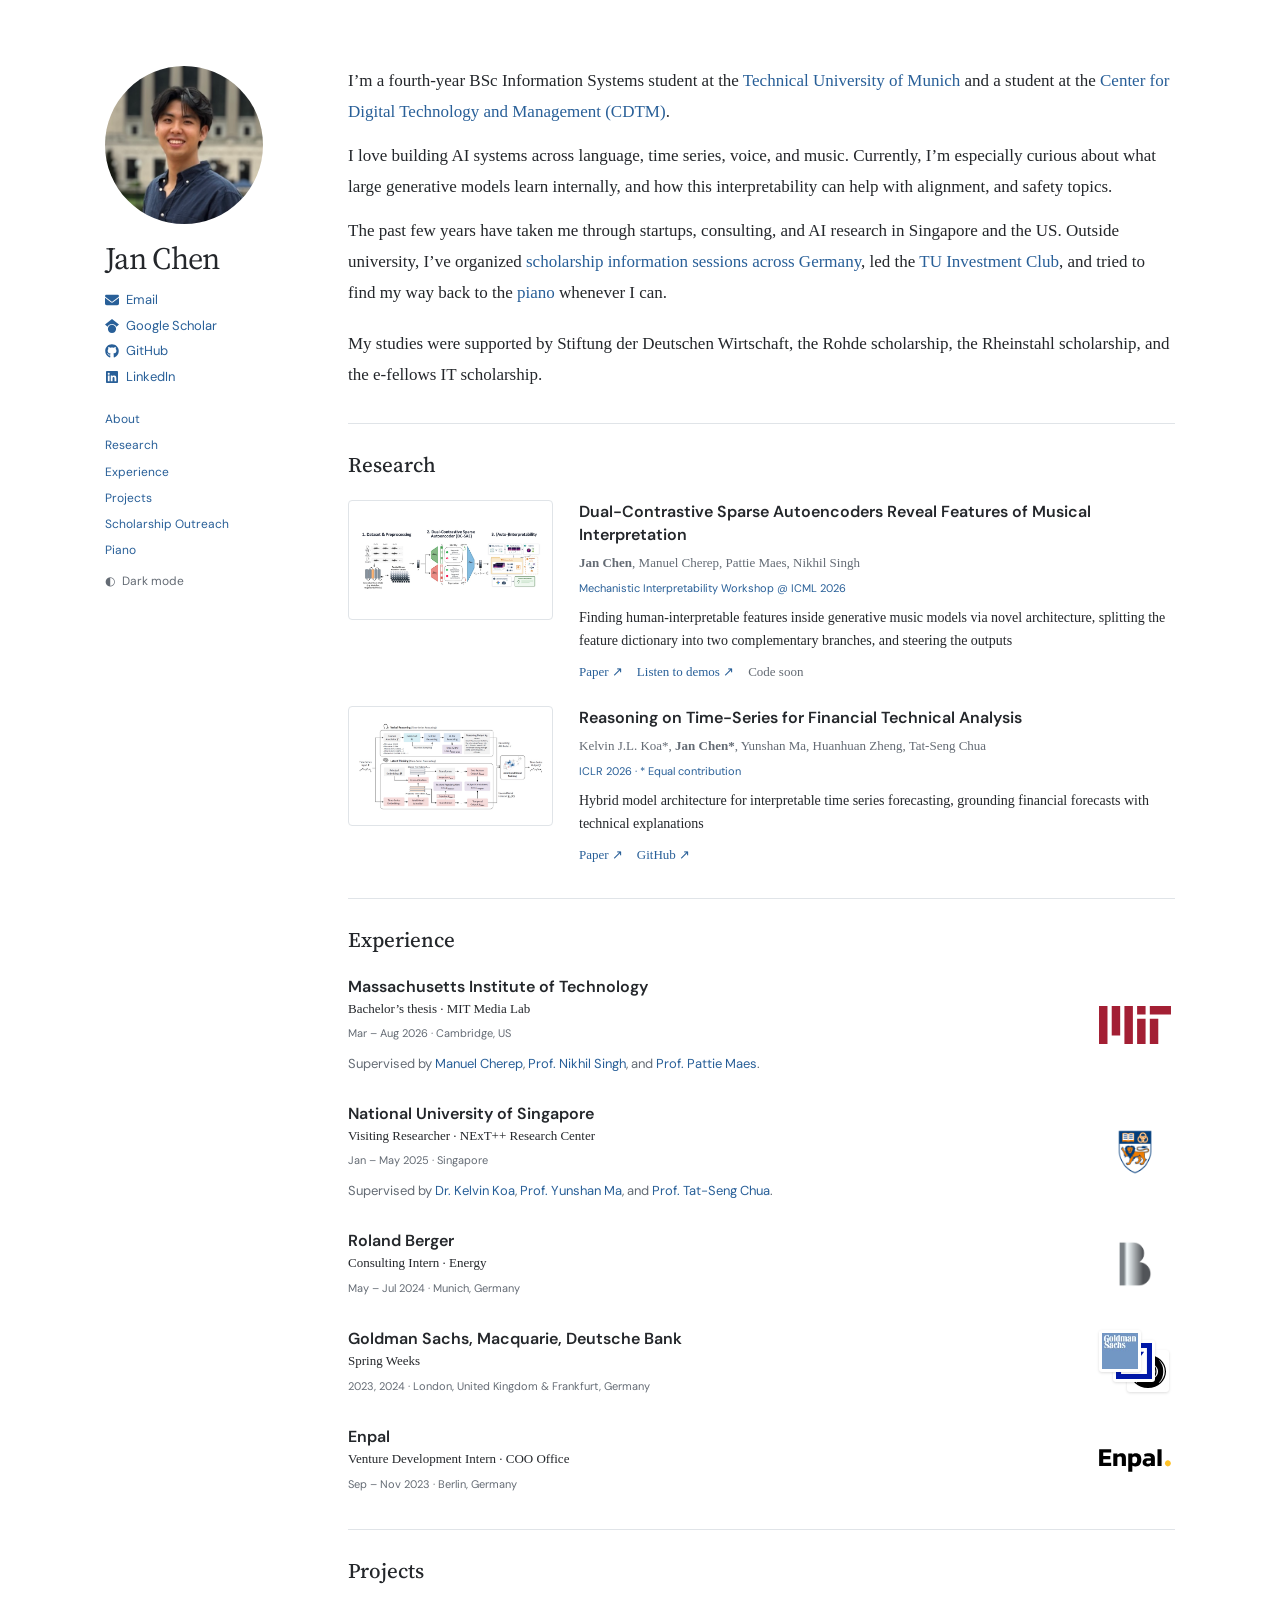
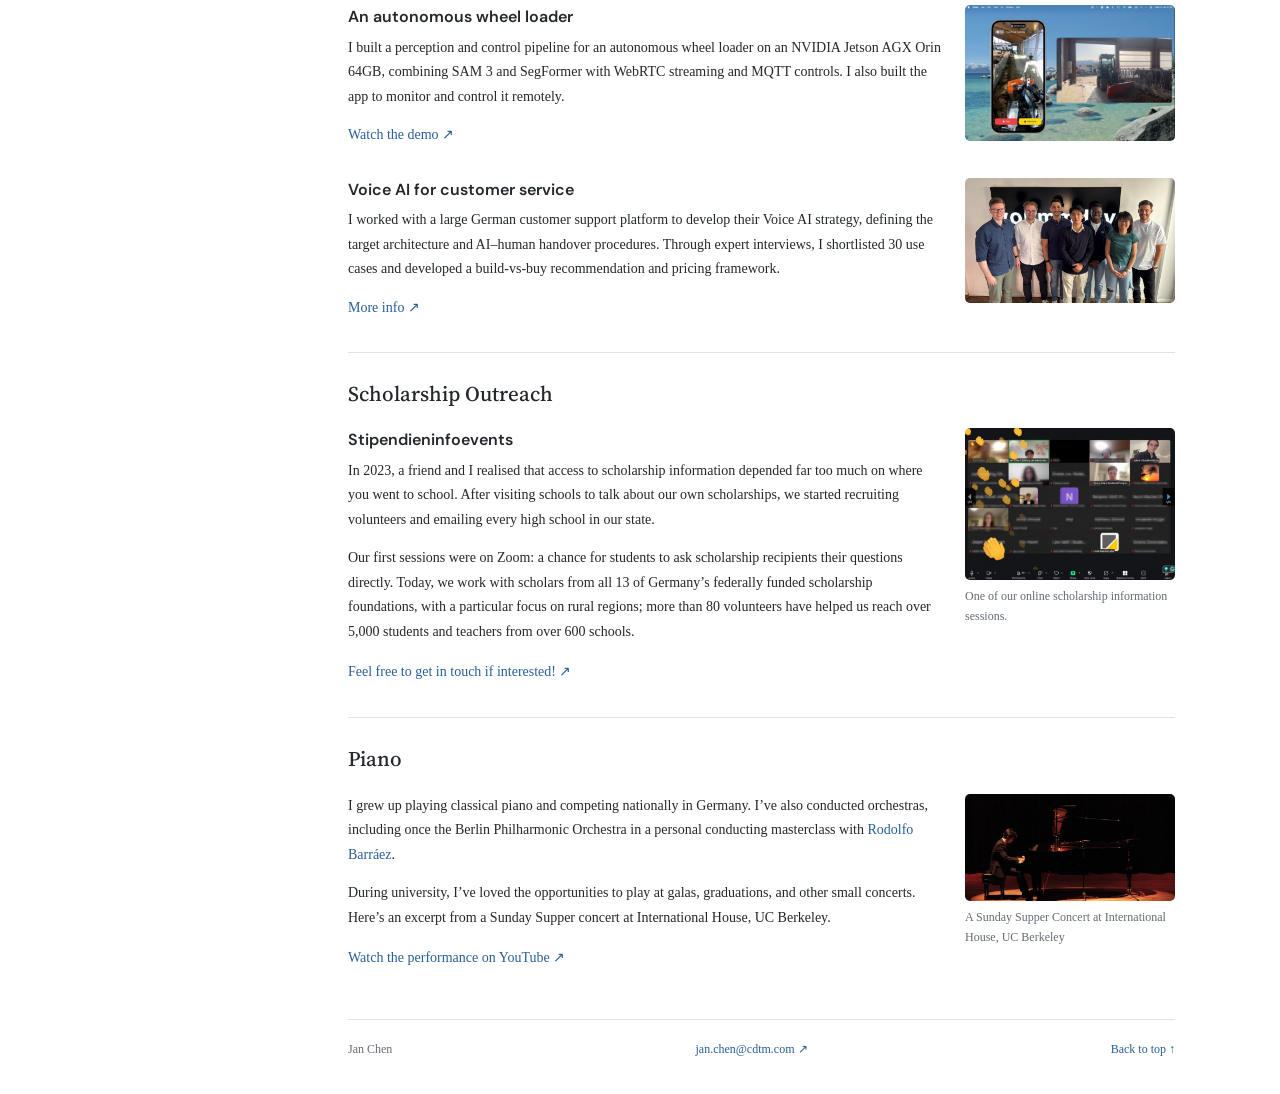
==== index.html @ b2eec58f "Publish the Academic design as the site, keep Minimal as an unlinked backup Move the site to the rep" ====
<!doctype html>
<html lang="en"><head><meta charset="utf-8"><meta name="viewport" content="width=device-width,initial-scale=1"><meta name="description" content="Jan Chen — AI research, building, scholarship outreach, and classical music."><title>Jan Chen</title><link rel="stylesheet" href="assets/portfolio.css"><script>if(new URLSearchParams(location.search).has('embed'))document.documentElement.classList.add('embed');document.documentElement.style.colorScheme=matchMedia('(prefers-color-scheme: dark)').matches?'dark':'light';</script></head>
<body>
<div id="jan-portfolio" data-direction="academic" aria-label="Jan Chen portfolio">
  <header class="jp-top">
    <a class="jp-brand" href="#jan-about">jan chen</a>
    <nav class="jp-nav" aria-label="Main navigation">
      <a href="#jan-research">Research</a><a href="#jan-experience">Experience</a><a href="#jan-projects">Projects</a><a href="#jan-music">Piano</a>
      <button class="jp-theme" type="button" aria-label="Switch color theme"><span aria-hidden="true">◐</span><span class="theme-label">Dark mode</span></button>
    </nav>
  </header>
  <div class="jp-layout">
    <aside class="jp-identity">
      <img class="jp-portrait" src="assets/asset-1.jpg" alt="Jan Chen" width="118" height="122">
      <div>
        <h1>Jan Chen</h1>
        <div class="jp-social"><a href="mailto:jan.chen@cdtm.com"><span class="social-icon icon-envelope" aria-hidden="true"></span>Email</a><a href="https://scholar.google.com/citations?user=fLokEm8AAAAJ&amp;hl=en"><span class="social-icon icon-google-scholar" aria-hidden="true"></span>Google Scholar</a><a href="https://github.com/chen-jan" target="_blank" rel="noreferrer"><span class="social-icon icon-github" aria-hidden="true"></span>GitHub</a><a href="https://www.linkedin.com/in/chen-jan/" target="_blank" rel="noreferrer"><span class="social-icon icon-linkedin" aria-hidden="true"></span>LinkedIn</a></div>
        <nav class="jp-railnav" aria-label="Sections"><a href="#jan-about">About</a><a href="#jan-research">Research</a><a href="#jan-experience">Experience</a><a href="#jan-projects">Projects</a><a href="#jan-scholarships">Scholarship Outreach</a><a href="#jan-music">Piano</a><button class="jp-theme" type="button" aria-label="Switch color theme"><span aria-hidden="true">◐</span><span class="theme-label">Dark mode</span></button></nav>
      </div>
    </aside>
    <main>
      <div class="jp-intro" id="jan-about">
        <p>I’m a fourth-year BSc Information Systems student at the <a href="https://www.tum.de/" target="_blank" rel="noreferrer">Technical University of Munich</a> and a student at the <a href="https://www.cdtm.com/" target="_blank" rel="noreferrer">Center for Digital Technology and Management (CDTM)</a>.</p>
        <p>I love building AI systems across language, time series, voice, and music. Currently, I’m especially curious about what large generative models learn internally, and how this interpretability can help with alignment, and safety topics.</p>
        <p>The past few years have taken me through startups, consulting, and AI research in Singapore and the US. Outside university, I’ve organized <a href="#jan-scholarships">scholarship information sessions across Germany</a>, led the <a href="https://www.tuinvest.de/" target="_blank" rel="noreferrer">TU Investment Club</a>, and tried to find my way back to the <a href="#jan-music">piano</a> whenever I can.</p>
        <p class="jp-support">My studies were supported by Stiftung der Deutschen Wirtschaft, the Rohde scholarship, the Rheinstahl scholarship, and the e-fellows IT scholarship.</p>
      </div>
      <section class="jp-section" id="jan-research" aria-labelledby="jan-research-title">
        <h2 id="jan-research-title"><span class="jp-num">01</span>Research</h2>
        <div class="jp-papers">
          <article class="jp-paper">
            <a class="jp-figure" href="https://openreview.net/forum?id=xj0pDqfogb" target="_blank" rel="noreferrer"><img src="assets/asset-2.jpg" width="1400" height="530" decoding="async" alt="DC-SAE pipeline for discovering and steering features of musical interpretation"></a>
            <div>
<h3>Dual-Contrastive Sparse Autoencoders Reveal Features of Musical Interpretation</h3>
<p class="jp-authors"><strong>Jan Chen</strong>, Manuel Cherep, Pattie Maes, Nikhil Singh</p>
<p class="jp-venue">Mechanistic Interpretability Workshop @ ICML 2026</p>
<p class="jp-description">Finding human-interpretable features inside generative music models via novel architecture, splitting the feature dictionary into two complementary branches, and steering the outputs</p>
<div class="jp-links"><a href="https://openreview.net/forum?id=xj0pDqfogb" target="_blank" rel="noreferrer">Paper <span class="link-arrow" aria-hidden="true">↗</span></a><a href="https://storage.googleapis.com/dc-sae-musicgen-listening/index.html" target="_blank" rel="noreferrer">Listen to demos <span class="link-arrow" aria-hidden="true">↗</span></a><span class="jp-soon">Code soon</span></div></div>
          </article>
          <article class="jp-paper">
            <a class="jp-figure" href="https://arxiv.org/abs/2511.08616" target="_blank" rel="noreferrer"><img src="assets/asset-3.jpg" width="1400" height="669" decoding="async" alt="VTA pipeline for reasoning about financial time-series charts"></a>
            <div>
<h3>Reasoning on Time-Series for Financial Technical Analysis</h3>
<p class="jp-authors">Kelvin J.L. Koa*, <strong>Jan Chen*</strong>, Yunshan Ma, Huanhuan Zheng, Tat-Seng Chua</p>
<p class="jp-venue">ICLR 2026 · * Equal contribution</p>
<p class="jp-description">Hybrid model architecture for interpretable time series forecasting, grounding financial forecasts with technical explanations</p>
<div class="jp-links"><a href="https://arxiv.org/abs/2511.08616" target="_blank" rel="noreferrer">Paper <span class="link-arrow" aria-hidden="true">↗</span></a><a href="https://github.com/chen-jan/VTA" target="_blank" rel="noreferrer">GitHub <span class="link-arrow" aria-hidden="true">↗</span></a></div></div>
          </article>
        </div>
      </section>
      <section class="jp-section" id="jan-experience" aria-labelledby="jan-experience-title">
        <h2 id="jan-experience-title"><span class="jp-num">02</span>Experience</h2>
        <div>
          <div class="jp-job">
<div>
<h3>Massachusetts Institute of Technology</h3>
<p class="jp-role">Bachelor’s thesis · MIT Media Lab</p><span class="jp-date">Mar – Aug 2026 · Cambridge, US</span>
<p class="jp-collaborators">Supervised by <a href="https://mcherep.github.io/">Manuel Cherep</a>, <a href="https://nsingh1.host.dartmouth.edu/">Prof. Nikhil Singh</a>, and <a href="https://www.media.mit.edu/people/pattie/overview/">Prof. Pattie Maes</a>.</p></div>
<div class="jp-logo"><img src="assets/asset-4.svg" alt="MIT"></div></div>
          <div class="jp-job">
<div>
<h3>National University of Singapore</h3>
<p class="jp-role">Visiting Researcher · NExT++ Research Center</p><span class="jp-date">Jan – May 2025 · Singapore</span>
<p class="jp-collaborators">Supervised by <a href="https://wing.comp.nus.edu.sg/author/kelvin-koa/">Dr. Kelvin Koa</a>, <a href="https://mysbupt.github.io/">Prof. Yunshan Ma</a>, and <a href="https://www.comp.nus.edu.sg/cs/people/chuats/">Prof. Tat-Seng Chua</a>.</p></div>
<div class="jp-logo"><img src="assets/nus.png" alt="NUS" width="176" height="220"></div></div>
          <div class="jp-job">
<div>
<h3>Roland Berger</h3>
<p class="jp-role">Consulting Intern · Energy</p><span class="jp-date">May – Jul 2024 · Munich, Germany</span></div>
<div class="jp-logo"><img src="assets/roland-berger.png" alt="Roland Berger" width="162" height="220"></div></div>
          <div class="jp-job jp-spring">
<div>
<h3>Goldman Sachs, Macquarie, Deutsche Bank</h3>
<p class="jp-role">Spring Weeks</p><span class="jp-date">2023, 2024 · London, United Kingdom &amp; Frankfurt, Germany</span></div>
<div class="bank-stack"><img src="assets/macquarie.svg" alt="Macquarie" width="42" height="42"><img src="assets/deutsche-bank.svg" alt="Deutsche Bank" width="42" height="42"><img src="assets/goldman-sachs.jpg" alt="Goldman Sachs" width="42" height="42"></div></div>
          <div class="jp-job">
<div>
<h3>Enpal</h3>
<p class="jp-role">Venture Development Intern · COO Office</p><span class="jp-date">Sep – Nov 2023 · Berlin, Germany</span></div>
<div class="jp-logo"><img src="assets/asset-5.svg" alt="Enpal"></div></div>
          
          
        </div>
      </section>
      <section class="jp-section" id="jan-projects" aria-labelledby="jan-projects-title">
        <h2 id="jan-projects-title"><span class="jp-num">03</span>Projects</h2>
        <div class="jp-projects">
  <article class="jp-feature jp-project">
    <div>
      <h3>An autonomous wheel loader</h3>
      <p>I built a perception and control pipeline for an autonomous wheel loader on an NVIDIA Jetson AGX Orin 64GB, combining SAM 3 and SegFormer with WebRTC streaming and MQTT controls. I also built the app to monitor and control it remotely.</p>
      <div class="jp-links"><a href="https://drive.google.com/file/d/14BVerD1Uc8VPlEWXTvyFnuG5FDASiTtn/view" target="_blank" rel="noreferrer">Watch the demo <span class="link-arrow" aria-hidden="true">↗</span></a></div>
    </div>
    <figure><a href="https://drive.google.com/file/d/14BVerD1Uc8VPlEWXTvyFnuG5FDASiTtn/view" target="_blank" rel="noreferrer"><img src="assets/agrimo-demo.jpg" width="1200" height="776" loading="lazy" decoding="async" alt="Mobile app streaming and controlling the autonomous wheel loader"></a>
</figure>
  </article>
  <article class="jp-feature jp-project">
    <div>
      <h3>Voice AI for customer service</h3>
      <p>I worked with a large German customer support platform to develop their Voice AI strategy, defining the target architecture and AI–human handover procedures. Through expert interviews, I shortlisted 30 use cases and developed a build-vs-buy recommendation and pricing framework.</p>
      <div class="jp-links">
        <a href="https://www.linkedin.com/feed/update/urn:li:activity:7353335391015370752/" target="_blank" rel="noreferrer">More info <span class="link-arrow" aria-hidden="true">↗</span></a>
      </div>
    </div>
    <figure><img src="assets/yoummday.jpg" width="800" height="474" loading="lazy" decoding="async" alt="Our Voice AI project team at yoummday">
</figure>
  </article>
</div>
      </section>
      <section class="jp-section" id="jan-scholarships" aria-labelledby="jan-scholarships-title">
        <h2 id="jan-scholarships-title"><span class="jp-num">04</span>Scholarship Outreach</h2>
        <div class="jp-feature">
<div>
<h3>Stipendieninfoevents</h3>
<p>In 2023, a friend and I realised that access to scholarship information depended far too much on where you went to school. After visiting schools to talk about our own scholarships, we started recruiting volunteers and emailing every high school in our state.</p>
<p>Our first sessions were on Zoom: a chance for students to ask scholarship recipients their questions directly. Today, we work with scholars from all 13 of Germany’s federally funded scholarship foundations, with a particular focus on rural regions; more than 80 volunteers have helped us reach over 5,000 students and teachers from over 600 schools.</p><a href="mailto:jan.chen@cdtm.com">Feel free to get in touch if interested! <span class="link-arrow" aria-hidden="true">↗</span></a></div>
<figure><img src="assets/asset-6.jpg" width="640" height="462" decoding="async" alt="A Stipendieninfoevents Zoom session with scholarship recipients and students"><figcaption class="jp-caption">One of our online scholarship information sessions.</figcaption>
</figure></div>
      </section>
      <section class="jp-section" id="jan-music" aria-labelledby="jan-music-title">
        <h2 id="jan-music-title"><span class="jp-num">05</span>Piano</h2>
        <div class="jp-feature">
<div>
<p>I grew up playing classical piano and competing nationally in Germany. I’ve also conducted orchestras, including once the Berlin Philharmonic Orchestra in a personal conducting masterclass with <a href="https://www.rodolfobarraez.com/" target="_blank" rel="noreferrer">Rodolfo Barráez</a>.</p>
<p>During university, I’ve loved the opportunities to play at galas, graduations, and other small concerts. Here’s an excerpt from a Sunday Supper concert at International House, UC Berkeley.</p><a href="https://www.youtube.com/watch?v=yEtp2xcLEFA&amp;t=3790s" target="_blank" rel="noreferrer">Watch the performance on YouTube <span class="link-arrow" aria-hidden="true">↗</span></a></div>
<figure><a href="https://www.youtube.com/watch?v=yEtp2xcLEFA&amp;t=3790s" target="_blank" rel="noreferrer"><img src="assets/asset-7.png" width="2924" height="1494" decoding="async" alt="Jan performing at the grand piano during Sunday Supper at International House, UC Berkeley"></a><figcaption class="jp-caption">A Sunday Supper Concert at International House, UC Berkeley</figcaption>
</figure></div>
      </section>
      <footer class="jp-footer"><span>Jan Chen</span><a href="mailto:jan.chen@cdtm.com">jan.chen@cdtm.com <span class="link-arrow" aria-hidden="true">↗</span></a><a href="#jan-about">Back to top ↑</a></footer>
    </main>
  </div>
  
</div>

<script src="assets/portfolio.js"></script></body></html>
---- assets/portfolio.css ----
@import url('https://fonts.googleapis.com/css2?family=DM+Sans:wght@400;500;600;700&family=IBM+Plex+Mono:wght@400;500&family=Source+Serif+4:opsz,wght@8..60,400;8..60,500;8..60,600&display=swap');
    #jan-portfolio { color-scheme:light dark; --jp-paper:light-dark(#faf9f6,#191c1a); --jp-ink:light-dark(#232b27,#e8ece7); --jp-muted:light-dark(#616961,#a6b0a7); --jp-accent:light-dark(#32614c,#a5c5ad); --jp-line:light-dark(#dedfd7,#38423a); --jp-tile:light-dark(#f0f0e9,#232a25); background:var(--jp-paper); color:var(--jp-ink); font-family:'DM Sans',sans-serif; font-size:15px; line-height:1.7; padding:36px 52px; }
    #jan-portfolio * { box-sizing:border-box; }
    #jan-portfolio a { color:var(--jp-accent); text-decoration:none; text-underline-offset:4px; }
    #jan-portfolio a:hover { text-decoration:underline; }
    #jan-portfolio button { font:inherit; cursor:pointer; }
    #jan-portfolio button:focus-visible,#jan-portfolio a:focus-visible { outline:2px solid var(--jp-accent); outline-offset:5px; }
    #jan-portfolio .jp-top { display:flex; justify-content:space-between; align-items:center; gap:16px; max-width:840px; margin:0 auto 48px; }
    #jan-portfolio .jp-brand { font-family:'IBM Plex Mono',monospace; font-size:12px; }
    #jan-portfolio .jp-nav { display:flex; gap:20px; align-items:center; flex-wrap:wrap; font-size:12px; }
    #jan-portfolio .jp-nav a { color:var(--jp-muted); }
    #jan-portfolio .jp-theme { display:flex; align-items:center; gap:7px; padding:5px 0; background:transparent; border:0; color:var(--jp-muted); font-size:12px; }
    #jan-portfolio .jp-layout { max-width:840px; margin:auto; }
    #jan-portfolio .jp-identity { display:grid; grid-template-columns:118px 1fr; gap:28px; align-items:center; margin-bottom:25px; }
    #jan-portfolio .jp-portrait { width:118px; height:122px; object-fit:cover; border-radius:50%; }
    #jan-portfolio h1 { font-family:'Source Serif 4',Georgia,serif; font-size:48px; font-weight:400; line-height:1.08; letter-spacing:-1.7px; margin:0 0 14px; color:var(--jp-ink); }
    #jan-portfolio .jp-social { display:flex; flex-wrap:wrap; gap:9px 18px; font-size:13px; }
    #jan-portfolio .jp-railnav { display:none; }
    #jan-portfolio .jp-intro { margin-bottom:44px; }
    #jan-portfolio p { margin:0 0 14px; }
    #jan-portfolio strong { font-weight:600; }
    #jan-portfolio .jp-support { color:var(--jp-muted); font-size:12px; margin-top:21px; }
    #jan-portfolio .jp-section { display:grid; grid-template-columns:114px minmax(0,1fr); column-gap:24px; border-top:1px solid var(--jp-line); padding-top:26px; margin-top:32px; scroll-margin-top:20px; }
    #jan-portfolio h2 { font:400 12px/1.5 'IBM Plex Mono',monospace; margin:0; color:var(--jp-muted); }
    #jan-portfolio .jp-num { display:none; }
    #jan-portfolio h3 { font-size:16px; line-height:1.45; font-weight:600; margin:0 0 7px; }
    #jan-portfolio .jp-paper { display:grid; grid-template-columns:174px minmax(0,1fr); gap:20px; margin-bottom:29px; }
    #jan-portfolio .jp-paper:last-child { margin-bottom:0; }
    #jan-portfolio .jp-figure { display:flex; align-items:center; background:#fff; padding:8px; border:1px solid var(--jp-line); align-self:start; border-radius:4px; min-height:105px; }
    #jan-portfolio .jp-figure img { display:block; width:100%; height:auto; }
    #jan-portfolio .jp-authors { font-size:12px; line-height:1.6; color:var(--jp-muted); margin-bottom:6px; }
    #jan-portfolio .jp-venue { font:400 11px/1.6 'IBM Plex Mono',monospace; color:var(--jp-accent); margin-bottom:8px; }
    #jan-portfolio .jp-description { font-size:13px; line-height:1.65; margin-bottom:9px; }
    #jan-portfolio .jp-links { display:flex; flex-wrap:wrap; gap:14px; font-size:12px; }
    #jan-portfolio .jp-soon { color:var(--jp-muted); }
    #jan-portfolio .jp-job { display:grid; grid-template-columns:1fr 66px; gap:18px; margin-bottom:21px; align-items:center; }
    #jan-portfolio .jp-job h3 { margin:0; font-size:15px; }
    #jan-portfolio .jp-role { font-size:13px; margin:0; }
    #jan-portfolio .jp-date { font:400 11px/1.7 'IBM Plex Mono',monospace; color:var(--jp-muted); }
    #jan-portfolio .jp-logo { width:66px; height:42px; padding:5px; border-radius:3px; background:#fff; display:flex; align-items:center; justify-content:center; }
    #jan-portfolio .jp-logo img { display:block; width:100%; height:100%; object-fit:contain; }
    #jan-portfolio .jp-logo span { font-family:'DM Sans',sans-serif; font-size:14px; font-weight:700; text-align:center; line-height:1.2; color:#494949; }
    #jan-portfolio .jp-insights { padding-top:15px; border-top:1px solid var(--jp-line); font-size:12px; line-height:1.7; color:var(--jp-muted); }
    #jan-portfolio .jp-insights strong { color:var(--jp-ink); font-weight:500; }
    #jan-portfolio .jp-feature { display:grid; grid-template-columns:minmax(0,1fr) 208px; gap:25px; align-items:start; }
    #jan-portfolio .jp-feature img { width:100%; height:auto; border-radius:5px; display:block; }
    #jan-portfolio .jp-feature p { font-size:13px; line-height:1.75; }
    #jan-portfolio .jp-caption { font-size:11px; color:var(--jp-muted); display:block; margin-top:7px; }
    #jan-portfolio figure { margin:0; }
    #jan-portfolio .jp-stats { font-size:13px; color:var(--jp-accent); margin-bottom:12px; }
    #jan-portfolio .jp-footer { display:flex; justify-content:space-between; gap:14px; flex-wrap:wrap; margin-top:48px; padding-top:20px; border-top:1px solid var(--jp-line); font-size:12px; color:var(--jp-muted); }
    #jan-portfolio .jp-cv { border-top:1px solid var(--jp-line); padding:12px 0; margin-top:20px; font-size:13px; }
    #jan-portfolio .jp-cv summary { cursor:pointer; color:var(--jp-accent); }
    #jan-portfolio .jp-cv p { margin-top:12px; }
    #jan-portfolio[data-direction="academic"] { --jp-paper:light-dark(#ffffff,#171b22); --jp-ink:light-dark(#24272b,#e5e9ef); --jp-muted:light-dark(#646b74,#a4afbd); --jp-accent:light-dark(#285f98,#91b7df); --jp-line:light-dark(#e0e4e8,#363e4b); font-family:Georgia,serif; padding:35px 42px; font-size:16px; line-height:1.65; }
    #jan-portfolio[data-direction="academic"] .jp-layout { display:grid; grid-template-columns:170px minmax(0,1fr); gap:35px; max-width:960px; }
    #jan-portfolio[data-direction="academic"] .jp-top { display:none; }
    #jan-portfolio[data-direction="academic"] .jp-identity { display:flex; flex-direction:column; align-items:flex-start; gap:18px; margin:0; }
    #jan-portfolio[data-direction="academic"] .jp-portrait { width:150px; height:150px; border-radius:50%; }
    #jan-portfolio[data-direction="academic"] h1 { font-size:31px; letter-spacing:-.7px; }
    #jan-portfolio[data-direction="academic"] .jp-social { flex-direction:column; gap:4px; font-family:'DM Sans',sans-serif; }
    #jan-portfolio[data-direction="academic"] .jp-railnav { display:flex; flex-direction:column; gap:7px; margin-top:23px; font:400 12px/1.6 'DM Sans',sans-serif; }
    #jan-portfolio[data-direction="academic"] .jp-theme { font-family:'DM Sans',sans-serif; align-self:flex-start; }
    #jan-portfolio[data-direction="academic"] .jp-section { display:block; padding-top:22px; margin-top:25px; }
    #jan-portfolio[data-direction="academic"] h2 { font:500 21px/1.4 'Source Serif 4',Georgia,serif; margin-bottom:20px; color:var(--jp-ink); }
    #jan-portfolio[data-direction="academic"] h3 { font-family:'DM Sans',sans-serif; font-size:14px; }
    #jan-portfolio[data-direction="academic"] .jp-intro { margin-bottom:25px; }
    #jan-portfolio[data-direction="academic"] .jp-paper { grid-template-columns:150px minmax(0,1fr); gap:17px; margin-bottom:24px; }
    #jan-portfolio[data-direction="academic"] .jp-venue,#jan-portfolio[data-direction="academic"] .jp-date { font-family:'DM Sans',sans-serif; font-size:11px; }
    #jan-portfolio[data-direction="academic"] .jp-feature { grid-template-columns:minmax(0,1fr) 170px; gap:22px; }
    @media (max-width:700px) {
      #jan-portfolio,#jan-portfolio[data-direction="academic"]{ padding:26px 24px; }
      #jan-portfolio .jp-top { margin-bottom:32px; }
      #jan-portfolio .jp-nav { gap:12px; }
      #jan-portfolio .jp-brand { display:none; }
      #jan-portfolio .jp-section { display:block; }
      #jan-portfolio h2 { margin-bottom:22px; }
      #jan-portfolio[data-direction="academic"] .jp-layout{ display:block; }
      #jan-portfolio[data-direction="academic"] .jp-identity{ display:grid; grid-template-columns:105px 1fr; gap:22px; margin-bottom:26px; }
      #jan-portfolio[data-direction="academic"] .jp-portrait{ width:105px; height:112px; }
      #jan-portfolio[data-direction="academic"] .jp-social { flex-direction:row; gap:5px 13px; }
      #jan-portfolio[data-direction="academic"] .jp-railnav{ display:none; }
      #jan-portfolio[data-direction="academic"] .jp-top { display:flex; margin-bottom:25px; }
    }
    @media (max-width:440px) {
      #jan-portfolio,#jan-portfolio[data-direction="academic"]{ padding:22px 18px; }
      #jan-portfolio .jp-identity { grid-template-columns:90px 1fr; gap:19px; }
      #jan-portfolio .jp-portrait { width:90px; height:95px; }
      #jan-portfolio h1 { font-size:37px; }
      #jan-portfolio .jp-paper,#jan-portfolio[data-direction="academic"] .jp-paper { grid-template-columns:1fr; gap:15px; }
      #jan-portfolio .jp-figure { width:100%; min-height:100px; }
      #jan-portfolio .jp-figure img { max-height:150px; object-fit:contain; }
      #jan-portfolio .jp-feature,#jan-portfolio[data-direction="academic"] .jp-feature { grid-template-columns:1fr; }
      #jan-portfolio .jp-authors,#jan-portfolio .jp-venue,#jan-portfolio .jp-date,#jan-portfolio .jp-caption { font-size:11px; }
    }
    @media (pointer:coarse) { #jan-portfolio .jp-nav a,#jan-portfolio .jp-social a,#jan-portfolio .jp-links a,#jan-portfolio .jp-theme { min-height:44px; display:inline-flex; align-items:center; } }
  
html { scroll-behavior:smooth; }
body { margin:0; }
* { box-sizing:border-box; }
.comparison-bar { position:sticky; top:0; z-index:10; background:#202420; color:#f1f2ec; font:12px/1.5 'DM Sans',sans-serif; display:flex; justify-content:space-between; align-items:center; gap:18px; padding:13px 28px; border-bottom:1px solid #40443e; }
.comparison-bar a { color:inherit; text-decoration:none; padding:5px 9px; border-radius:4px; }
.comparison-bar a[aria-current=page] { background:#414a40; }
.comparison-bar nav { display:flex; flex-wrap:wrap; gap:8px; }
.comparison-bar .all-designs { color:#c7d0c2; }
.embed .comparison-bar { display:none; }
#jan-portfolio { min-height:100vh; padding-top:48px; padding-bottom:38px; }
#jan-portfolio .jp-section { scroll-margin-top:88px; }
#jan-portfolio .jp-intro { font-size:17px; line-height:1.8; }
#jan-portfolio .jp-support { font-size:13px; line-height:1.65; }
#jan-portfolio .jp-description,#jan-portfolio .jp-feature p { font-size:14px; }
#jan-portfolio .jp-authors,#jan-portfolio .jp-links,#jan-portfolio .jp-role { font-size:13px; }
#jan-portfolio .jp-date,#jan-portfolio .jp-venue { font-size:12px; }
#jan-portfolio .jp-collaborators { font:13px/1.7 'DM Sans',sans-serif; color:var(--jp-muted); margin:7px 0 0; }
#jan-portfolio .jp-logo { width:80px; height:54px; padding:4px; }
#jan-portfolio .jp-job { grid-template-columns:minmax(0,1fr) 80px; margin-bottom:27px; }
#jan-portfolio .jp-figure { min-height:120px; padding:8px; }
#jan-portfolio .jp-caption { font-size:12px; }
#jan-portfolio .jp-feature a { font-size:14px; }
#jan-portfolio[data-direction=academic] { padding-top:66px; }
#jan-portfolio[data-direction=academic] .jp-layout { max-width:1070px; grid-template-columns:185px minmax(0,1fr); gap:58px; }
#jan-portfolio[data-direction=academic] .jp-identity { position:sticky; top:95px; align-self:start; }
#jan-portfolio[data-direction=academic] .jp-portrait { width:158px; height:158px; }
#jan-portfolio[data-direction=academic] .jp-section { margin-top:33px; padding-top:26px; }
#jan-portfolio[data-direction=academic] .jp-paper { grid-template-columns:205px minmax(0,1fr); gap:26px; }
#jan-portfolio[data-direction=academic] h3 { font-size:16px; }
#jan-portfolio[data-direction=academic] .jp-feature { grid-template-columns:minmax(0,1fr) 210px; }
@media(max-width:850px) {
 #jan-portfolio[data-direction=academic] .jp-layout{ grid-template-columns:150px minmax(0,1fr); gap:32px; }
 #jan-portfolio[data-direction=academic] .jp-paper { grid-template-columns:150px minmax(0,1fr); gap:18px; }
}
@media(max-width:700px) {
 .comparison-bar { padding:10px 12px; gap:4px; flex-wrap:wrap; justify-content:center; }
 .comparison-bar .all-designs { display:none; }
 .comparison-bar nav { gap:3px; }
 #jan-portfolio[data-direction=academic]{ padding:26px 22px; }
 #jan-portfolio[data-direction=academic] .jp-layout{ display:block; }
 #jan-portfolio[data-direction=academic] .jp-identity{ position:static; }
 #jan-portfolio[data-direction=academic] .jp-feature { grid-template-columns:1fr; }
 #jan-portfolio .jp-nav a,#jan-portfolio .jp-theme { min-height:34px; }
}
@media(max-width:440px) {
 #jan-portfolio[data-direction=academic] .jp-paper{ grid-template-columns:1fr; }
 #jan-portfolio .jp-intro { font-size:16px; }
 #jan-portfolio .jp-social { gap:5px 12px; }
 #jan-portfolio .jp-job { gap:12px; grid-template-columns:minmax(0,1fr) 56px; }
 #jan-portfolio .jp-logo { width:56px; }
}
@media(prefers-reduced-motion:reduce) { html { scroll-behavior:auto; } }
#jan-portfolio .link-arrow { display:inline-block; }
@media(prefers-reduced-motion:no-preference) {
 #jan-portfolio { transition:background-color .18s ease,color .18s ease; }
 #jan-portfolio a,#jan-portfolio .jp-theme { transition:color .14s ease,opacity .14s ease; }
 #jan-portfolio .link-arrow { transition:transform .14s ease; }
}
@media(hover:hover) and (pointer:fine) and (prefers-reduced-motion:no-preference) {
 #jan-portfolio .jp-theme:hover { opacity:.72; }
 #jan-portfolio a:hover>.link-arrow { transform:translate(1px,-1px); }
}

/* Match the portrait to its grid cell at phone widths. */
#jan-portfolio .jp-support { color:var(--jp-ink); font-size:inherit; line-height:inherit; }
@media(max-width:700px) {
 #jan-portfolio[data-direction=academic] .jp-identity { grid-template-columns:96px minmax(0,1fr); gap:20px; align-items:center; }
 #jan-portfolio[data-direction=academic] .jp-portrait { width:96px; height:96px; max-width:100%; margin:0; }
 #jan-portfolio .jp-identity>div { min-width:0; }
 #jan-portfolio .jp-social { flex-wrap:wrap; }
}

.bank-stack { position:relative; width:74px; height:64px; }
.bank-stack img { position:absolute; display:block; width:42px; height:42px; object-fit:contain; background:white; border:3px solid white; border-radius:3px; box-shadow:0 1px 3px #0002; }
.bank-stack img:nth-child(1) { right:0; top:20px; z-index:1; }
.bank-stack img:nth-child(2) { right:14px; top:10px; z-index:2; }
.bank-stack img:nth-child(3) { right:28px; top:0; z-index:3; }
@media(max-width:650px) { .bank-stack { width:47px; } .bank-stack img { width:32px; height:32px; border-width:2px; } .bank-stack img:nth-child(2) { right:8px; } .bank-stack img:nth-child(3) { right:16px; } }
#jan-portfolio .jp-projects { display:grid; gap:32px; }
#jan-portfolio .jp-social a { display:inline-flex; align-items:center; gap:7px; }
#jan-portfolio .social-icon { display:inline-block; flex:0 0 14px; width:14px; height:14px; background:currentColor; mask:var(--social-icon) center / contain no-repeat; -webkit-mask:var(--social-icon) center / contain no-repeat; }
.icon-envelope { --social-icon:url('icon-envelope.svg'); }
.icon-google-scholar { --social-icon:url('icon-google-scholar.svg'); }
.icon-github { --social-icon:url('icon-github.svg'); }
.icon-linkedin { --social-icon:url('icon-linkedin.svg'); }

/* Main site has no preview switcher above the profile. */
#jan-portfolio[data-direction=academic] .jp-identity { top:45px; }
#jan-portfolio .jp-section { scroll-margin-top:30px; }
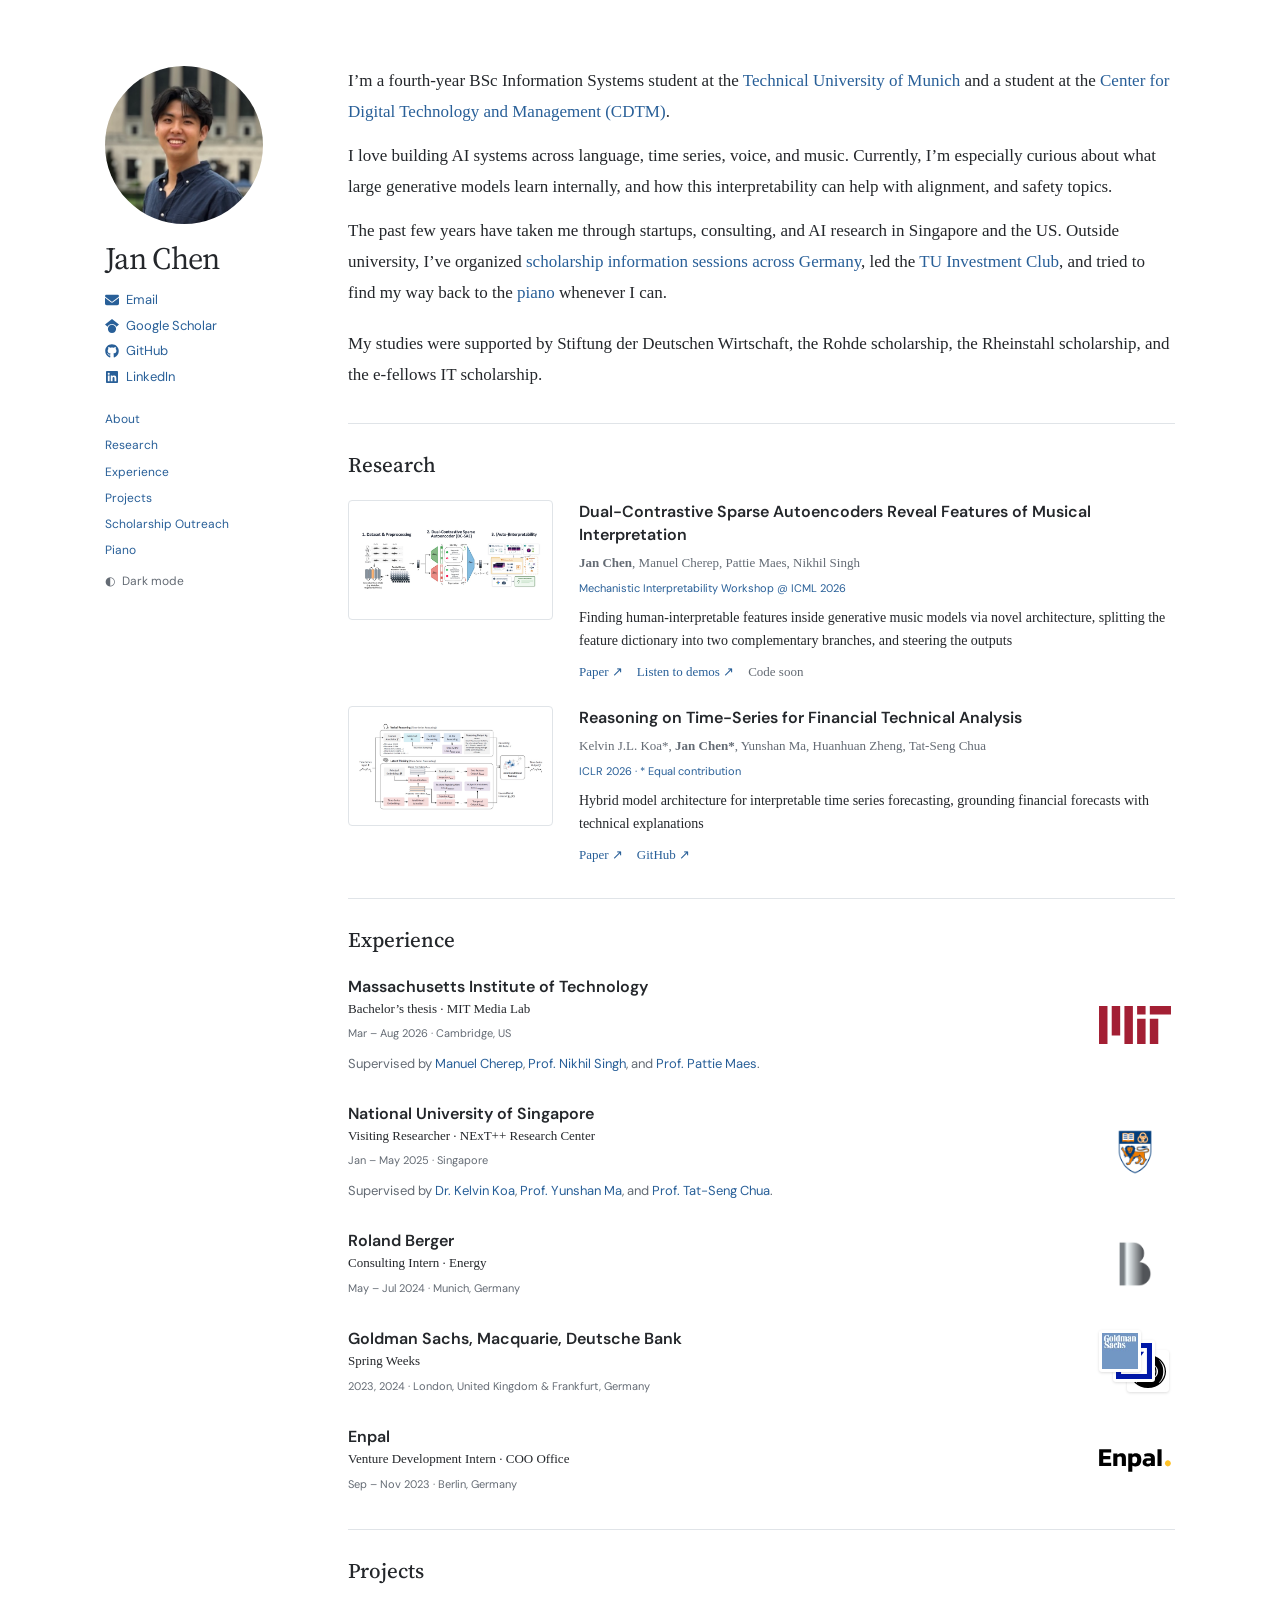
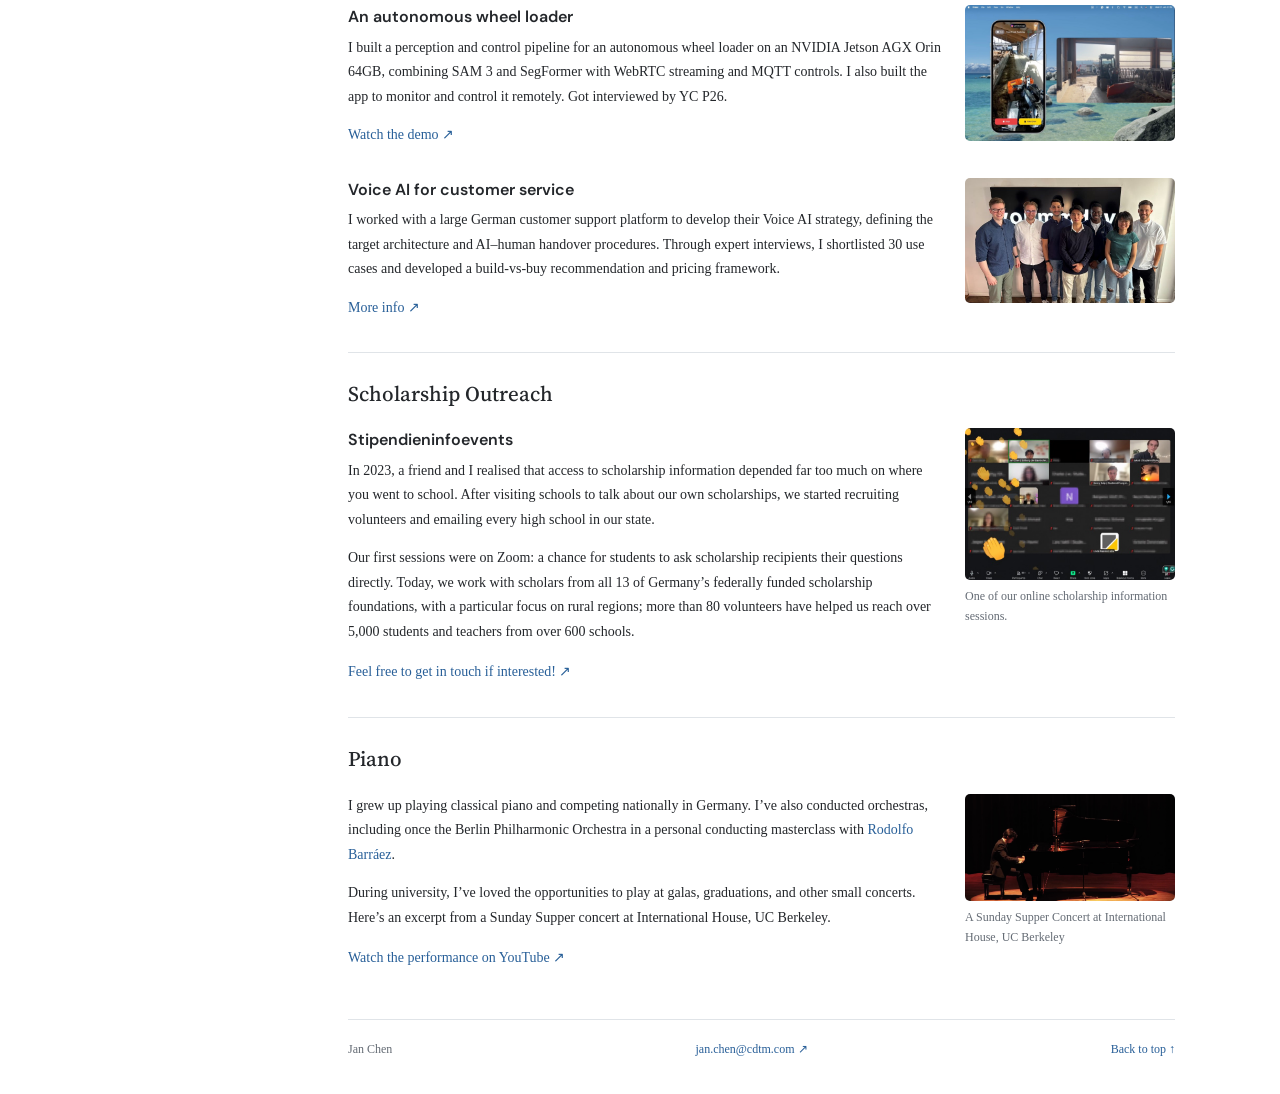
==== commit 2d7e939e: "Mention the YC interview in the wheel loader project" ====
--- a/index.html
+++ b/index.html
@@ -88,7 +88,7 @@
   <article class="jp-feature jp-project">
     <div>
       <h3>An autonomous wheel loader</h3>
-      <p>I built a perception and control pipeline for an autonomous wheel loader on an NVIDIA Jetson AGX Orin 64GB, combining SAM 3 and SegFormer with WebRTC streaming and MQTT controls. I also built the app to monitor and control it remotely.</p>
+      <p>I built a perception and control pipeline for an autonomous wheel loader on an NVIDIA Jetson AGX Orin 64GB, combining SAM 3 and SegFormer with WebRTC streaming and MQTT controls. I also built the app to monitor and control it remotely. Got interviewed by YC P26.</p>
       <div class="jp-links"><a href="https://drive.google.com/file/d/14BVerD1Uc8VPlEWXTvyFnuG5FDASiTtn/view" target="_blank" rel="noreferrer">Watch the demo <span class="link-arrow" aria-hidden="true">↗</span></a></div>
     </div>
     <figure><a href="https://drive.google.com/file/d/14BVerD1Uc8VPlEWXTvyFnuG5FDASiTtn/view" target="_blank" rel="noreferrer"><img src="assets/agrimo-demo.jpg" width="1200" height="776" loading="lazy" decoding="async" alt="Mobile app streaming and controlling the autonomous wheel loader"></a>
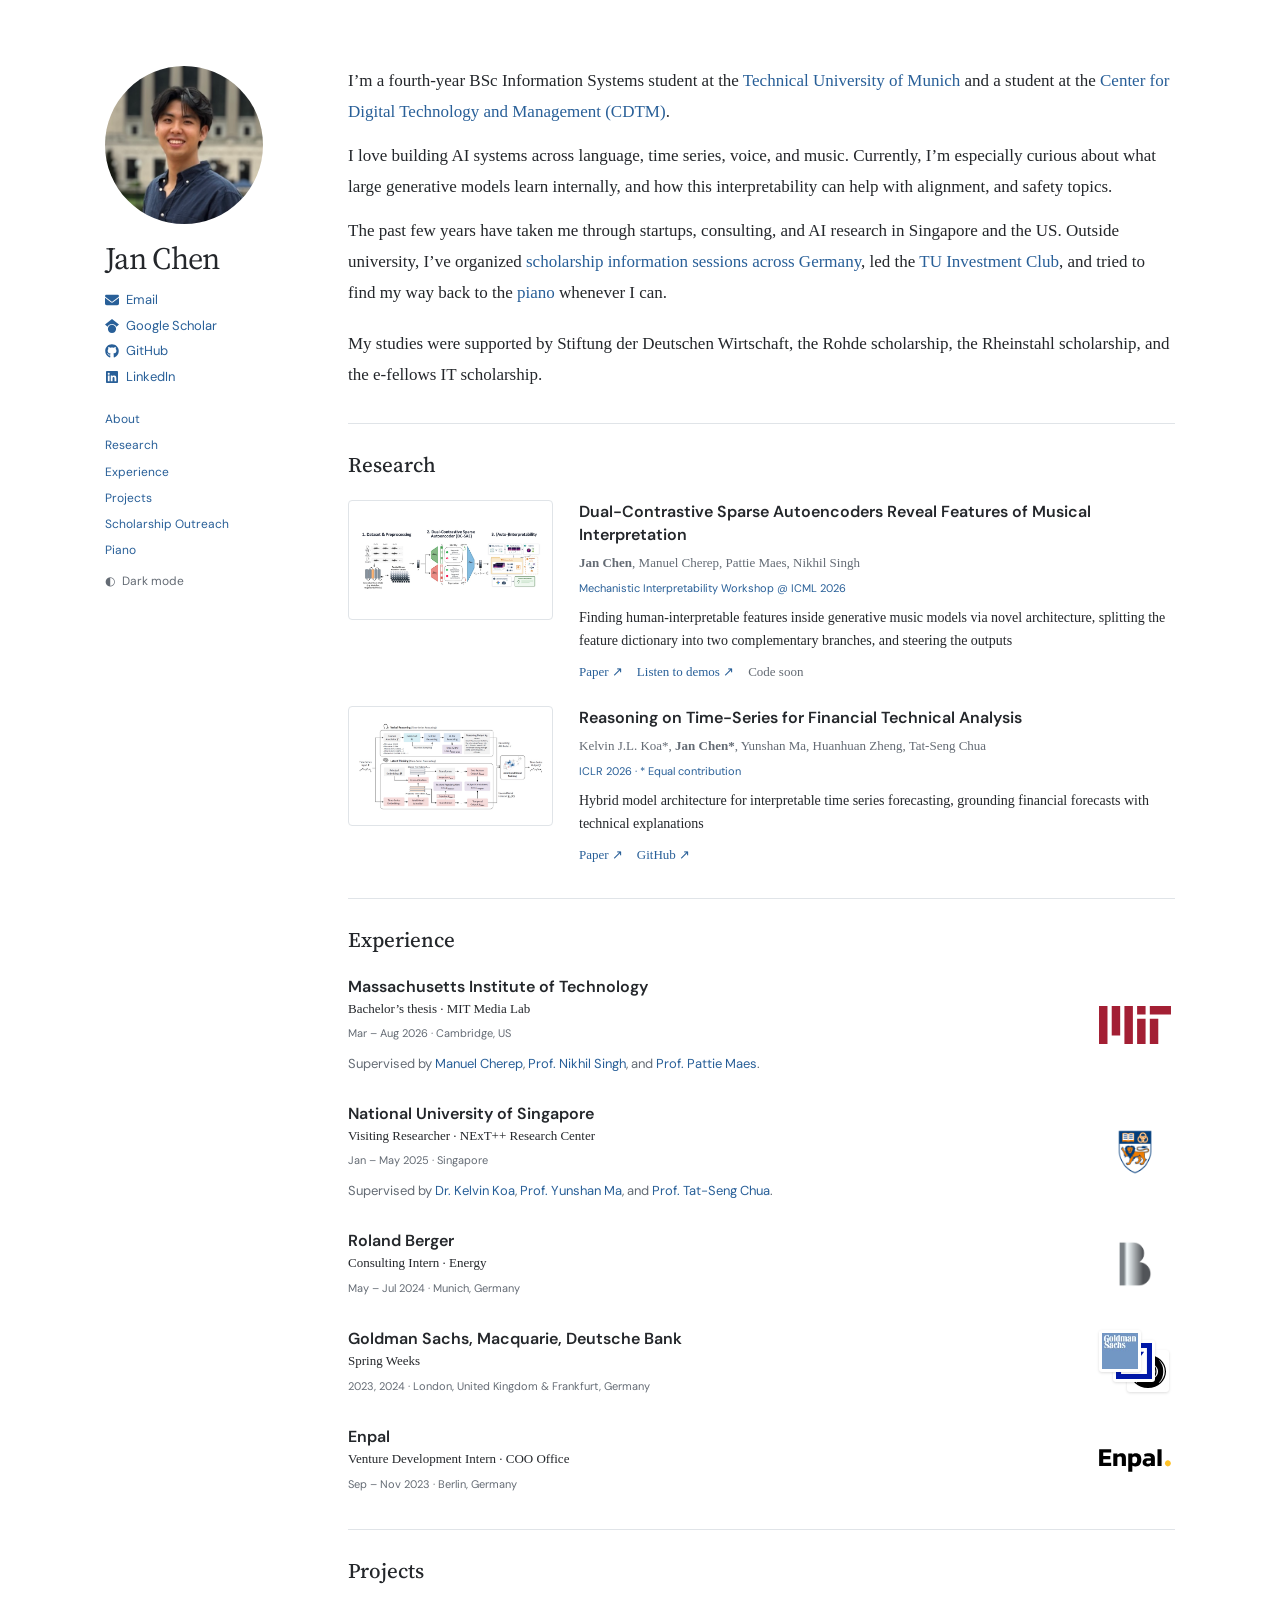
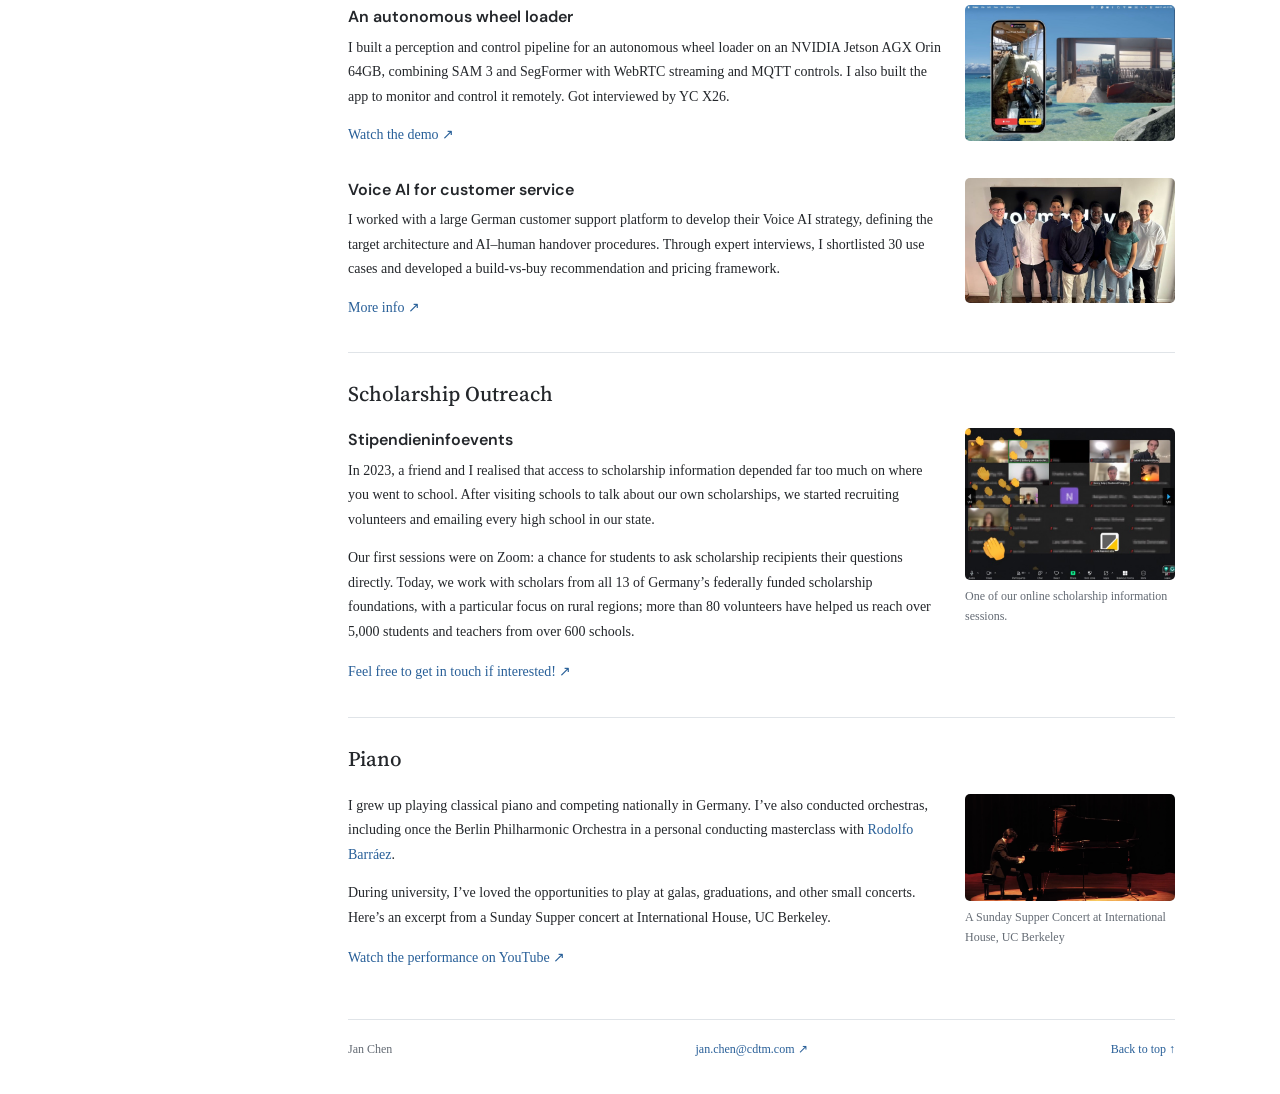
==== commit 01ae9e5a: "Correct the YC batch to X26" ====
--- a/index.html
+++ b/index.html
@@ -88,7 +88,7 @@
   <article class="jp-feature jp-project">
     <div>
       <h3>An autonomous wheel loader</h3>
-      <p>I built a perception and control pipeline for an autonomous wheel loader on an NVIDIA Jetson AGX Orin 64GB, combining SAM 3 and SegFormer with WebRTC streaming and MQTT controls. I also built the app to monitor and control it remotely. Got interviewed by YC P26.</p>
+      <p>I built a perception and control pipeline for an autonomous wheel loader on an NVIDIA Jetson AGX Orin 64GB, combining SAM 3 and SegFormer with WebRTC streaming and MQTT controls. I also built the app to monitor and control it remotely. Got interviewed by YC X26.</p>
       <div class="jp-links"><a href="https://drive.google.com/file/d/14BVerD1Uc8VPlEWXTvyFnuG5FDASiTtn/view" target="_blank" rel="noreferrer">Watch the demo <span class="link-arrow" aria-hidden="true">↗</span></a></div>
     </div>
     <figure><a href="https://drive.google.com/file/d/14BVerD1Uc8VPlEWXTvyFnuG5FDASiTtn/view" target="_blank" rel="noreferrer"><img src="assets/agrimo-demo.jpg" width="1200" height="776" loading="lazy" decoding="async" alt="Mobile app streaming and controlling the autonomous wheel loader"></a>
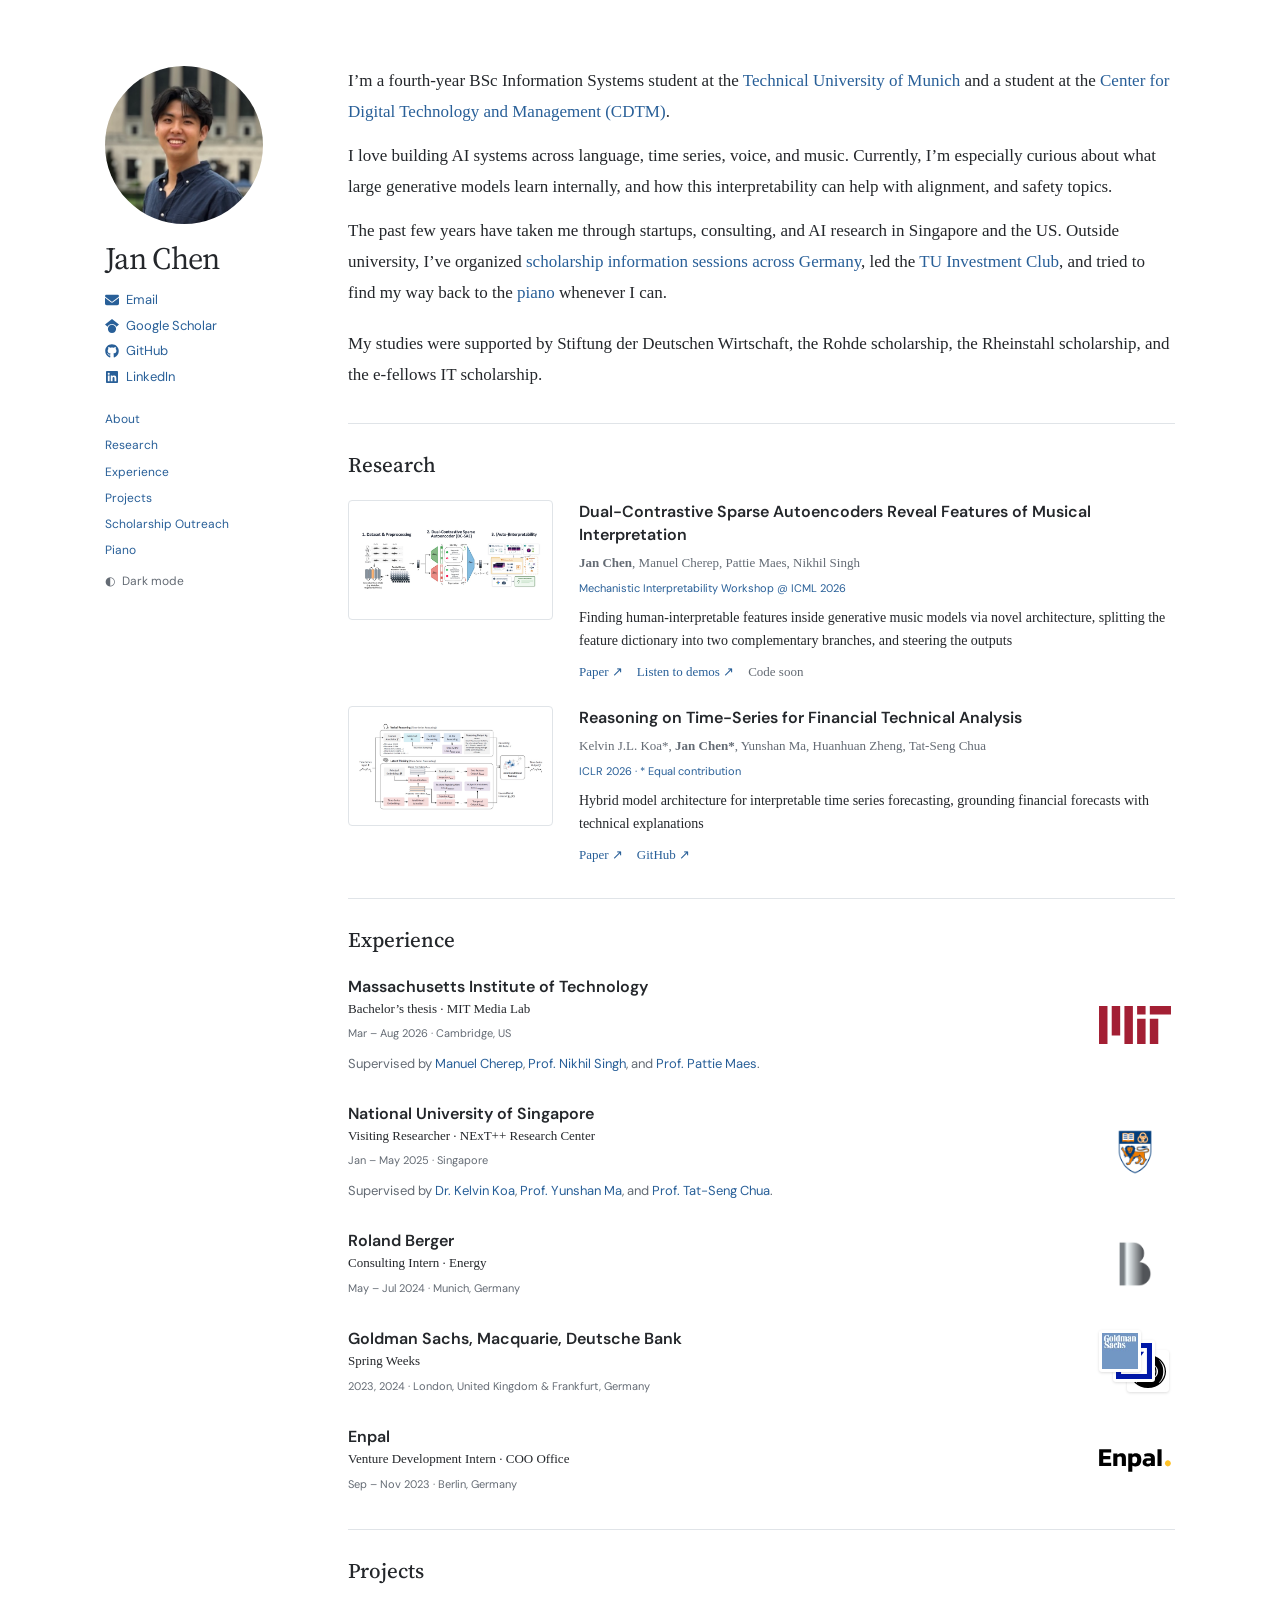
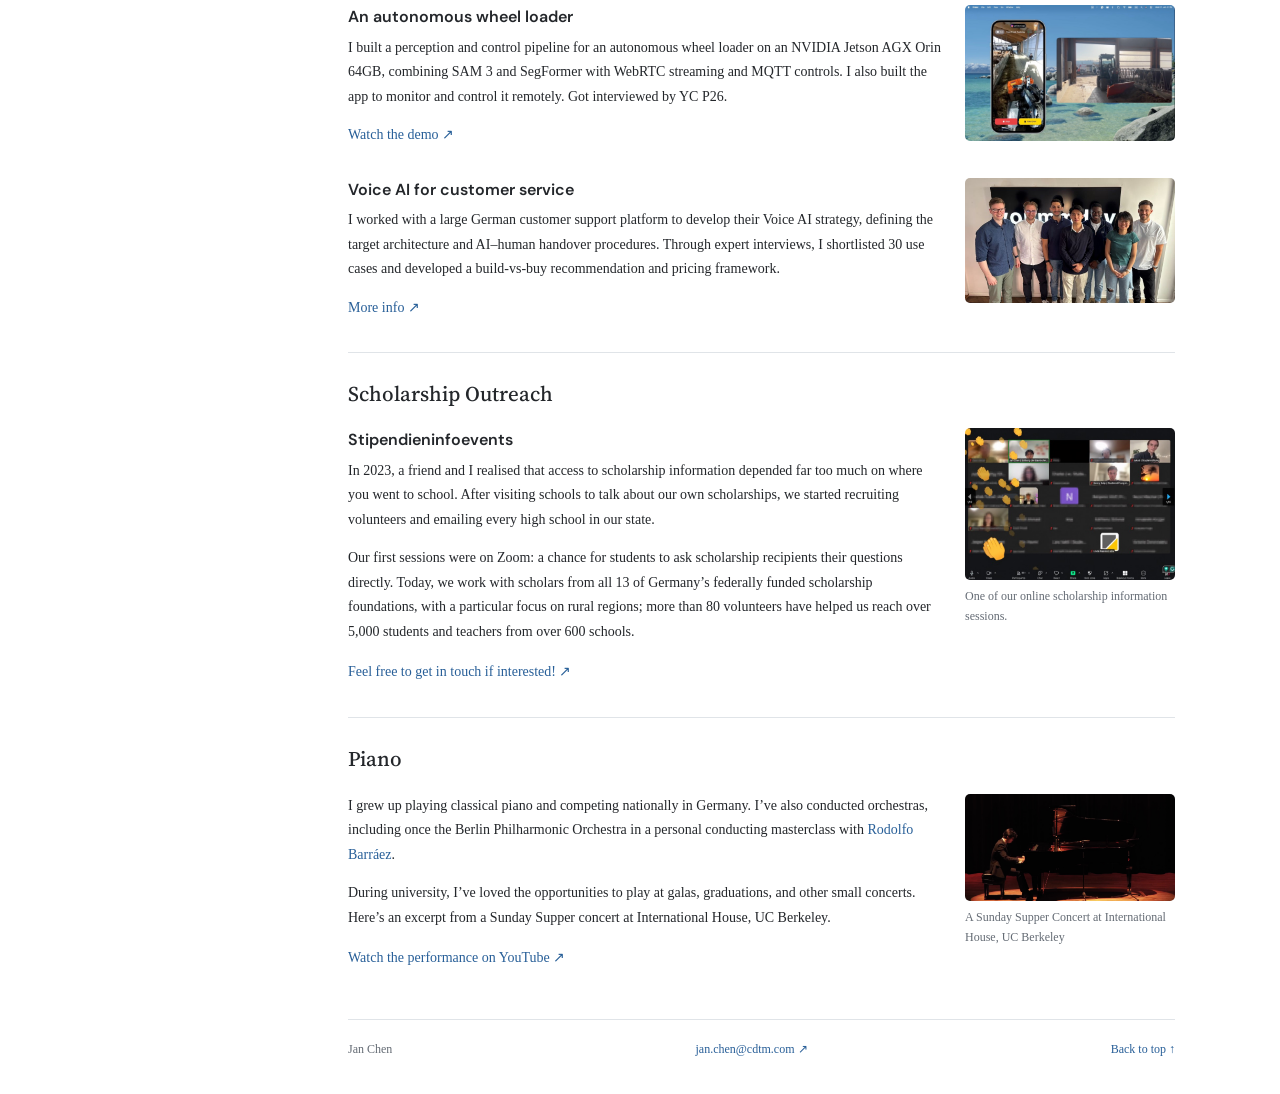
==== commit 0c812610: "Restore the YC batch as P26" ====
--- a/index.html
+++ b/index.html
@@ -88,7 +88,7 @@
   <article class="jp-feature jp-project">
     <div>
       <h3>An autonomous wheel loader</h3>
-      <p>I built a perception and control pipeline for an autonomous wheel loader on an NVIDIA Jetson AGX Orin 64GB, combining SAM 3 and SegFormer with WebRTC streaming and MQTT controls. I also built the app to monitor and control it remotely. Got interviewed by YC X26.</p>
+      <p>I built a perception and control pipeline for an autonomous wheel loader on an NVIDIA Jetson AGX Orin 64GB, combining SAM 3 and SegFormer with WebRTC streaming and MQTT controls. I also built the app to monitor and control it remotely. Got interviewed by YC P26.</p>
       <div class="jp-links"><a href="https://drive.google.com/file/d/14BVerD1Uc8VPlEWXTvyFnuG5FDASiTtn/view" target="_blank" rel="noreferrer">Watch the demo <span class="link-arrow" aria-hidden="true">↗</span></a></div>
     </div>
     <figure><a href="https://drive.google.com/file/d/14BVerD1Uc8VPlEWXTvyFnuG5FDASiTtn/view" target="_blank" rel="noreferrer"><img src="assets/agrimo-demo.jpg" width="1200" height="776" loading="lazy" decoding="async" alt="Mobile app streaming and controlling the autonomous wheel loader"></a>
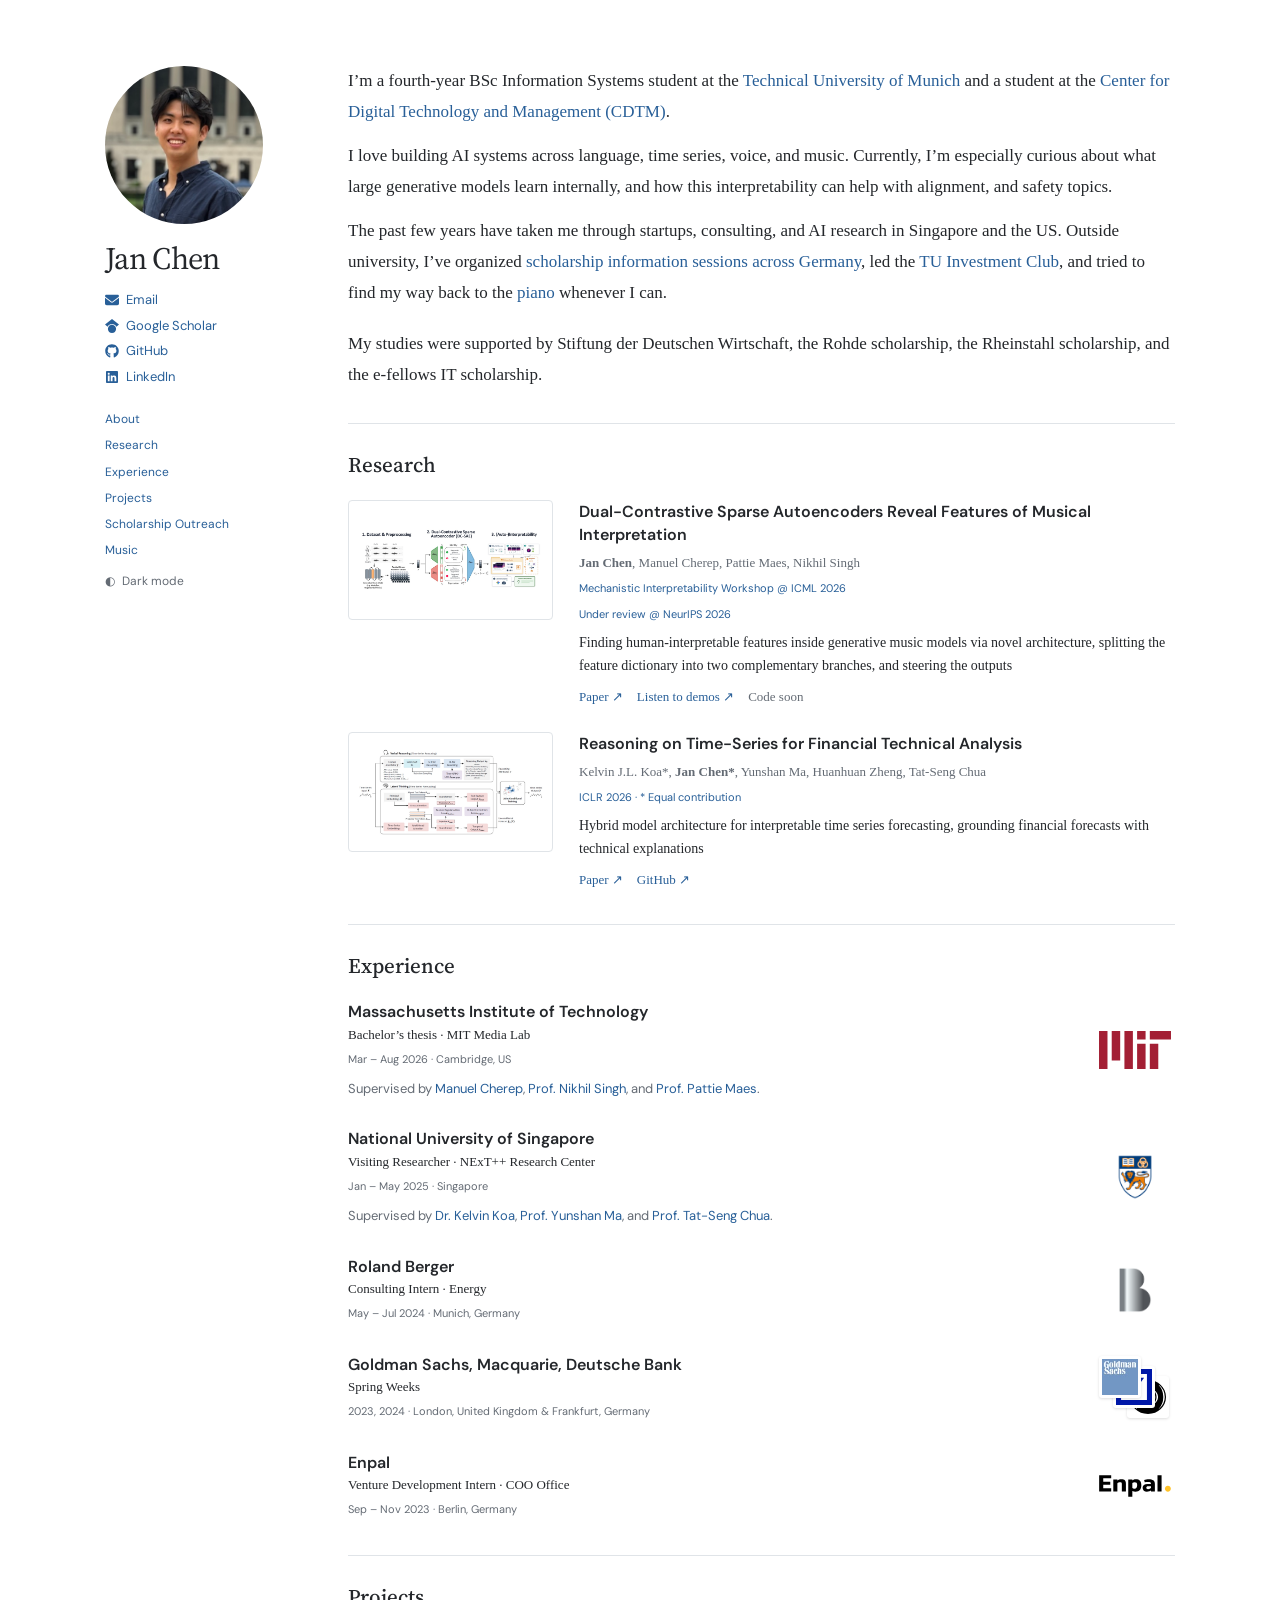
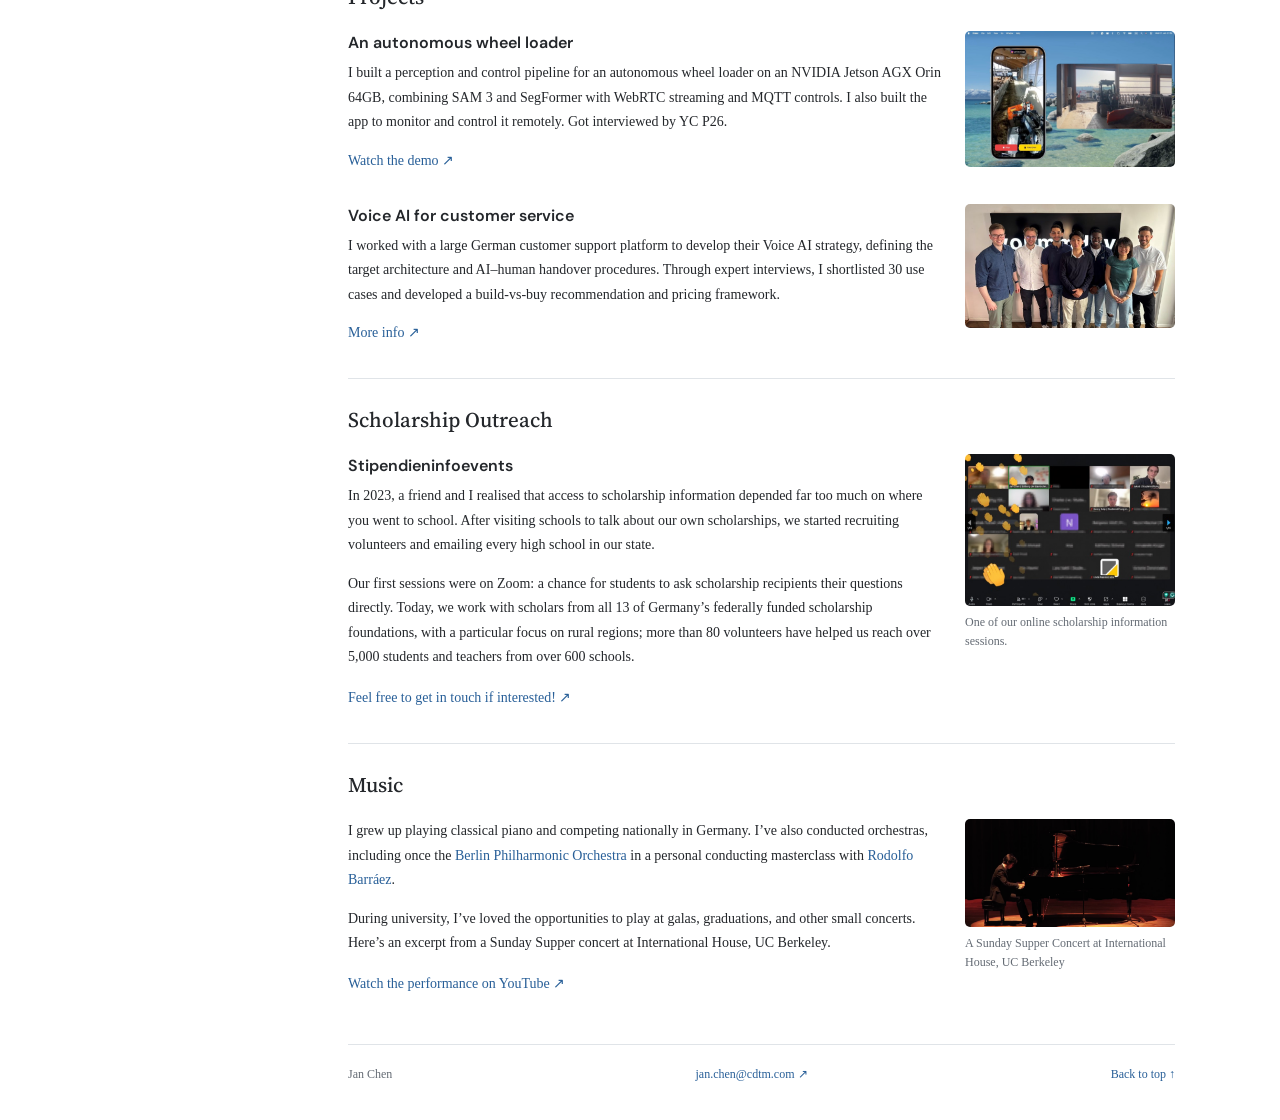
==== commit ec9c2528: "Update music and research details" ====
--- a/index.html
+++ b/index.html
@@ -5,7 +5,7 @@
   <header class="jp-top">
     <a class="jp-brand" href="#jan-about">jan chen</a>
     <nav class="jp-nav" aria-label="Main navigation">
-      <a href="#jan-research">Research</a><a href="#jan-experience">Experience</a><a href="#jan-projects">Projects</a><a href="#jan-music">Piano</a>
+      <a href="#jan-research">Research</a><a href="#jan-experience">Experience</a><a href="#jan-projects">Projects</a><a href="#jan-music">Music</a>
       <button class="jp-theme" type="button" aria-label="Switch color theme"><span aria-hidden="true">◐</span><span class="theme-label">Dark mode</span></button>
     </nav>
   </header>
@@ -15,7 +15,7 @@
       <div>
         <h1>Jan Chen</h1>
         <div class="jp-social"><a href="mailto:jan.chen@cdtm.com"><span class="social-icon icon-envelope" aria-hidden="true"></span>Email</a><a href="https://scholar.google.com/citations?user=fLokEm8AAAAJ&amp;hl=en"><span class="social-icon icon-google-scholar" aria-hidden="true"></span>Google Scholar</a><a href="https://github.com/chen-jan" target="_blank" rel="noreferrer"><span class="social-icon icon-github" aria-hidden="true"></span>GitHub</a><a href="https://www.linkedin.com/in/chen-jan/" target="_blank" rel="noreferrer"><span class="social-icon icon-linkedin" aria-hidden="true"></span>LinkedIn</a></div>
-        <nav class="jp-railnav" aria-label="Sections"><a href="#jan-about">About</a><a href="#jan-research">Research</a><a href="#jan-experience">Experience</a><a href="#jan-projects">Projects</a><a href="#jan-scholarships">Scholarship Outreach</a><a href="#jan-music">Piano</a><button class="jp-theme" type="button" aria-label="Switch color theme"><span aria-hidden="true">◐</span><span class="theme-label">Dark mode</span></button></nav>
+        <nav class="jp-railnav" aria-label="Sections"><a href="#jan-about">About</a><a href="#jan-research">Research</a><a href="#jan-experience">Experience</a><a href="#jan-projects">Projects</a><a href="#jan-scholarships">Scholarship Outreach</a><a href="#jan-music">Music</a><button class="jp-theme" type="button" aria-label="Switch color theme"><span aria-hidden="true">◐</span><span class="theme-label">Dark mode</span></button></nav>
       </div>
     </aside>
     <main>
@@ -34,6 +34,7 @@
 <h3>Dual-Contrastive Sparse Autoencoders Reveal Features of Musical Interpretation</h3>
 <p class="jp-authors"><strong>Jan Chen</strong>, Manuel Cherep, Pattie Maes, Nikhil Singh</p>
 <p class="jp-venue">Mechanistic Interpretability Workshop @ ICML 2026</p>
+<p class="jp-venue">Under review @ NeurIPS 2026</p>
 <p class="jp-description">Finding human-interpretable features inside generative music models via novel architecture, splitting the feature dictionary into two complementary branches, and steering the outputs</p>
 <div class="jp-links"><a href="https://openreview.net/forum?id=xj0pDqfogb" target="_blank" rel="noreferrer">Paper <span class="link-arrow" aria-hidden="true">↗</span></a><a href="https://storage.googleapis.com/dc-sae-musicgen-listening/index.html" target="_blank" rel="noreferrer">Listen to demos <span class="link-arrow" aria-hidden="true">↗</span></a><span class="jp-soon">Code soon</span></div></div>
           </article>
@@ -118,10 +119,10 @@
 </figure></div>
       </section>
       <section class="jp-section" id="jan-music" aria-labelledby="jan-music-title">
-        <h2 id="jan-music-title"><span class="jp-num">05</span>Piano</h2>
+        <h2 id="jan-music-title"><span class="jp-num">05</span>Music</h2>
         <div class="jp-feature">
 <div>
-<p>I grew up playing classical piano and competing nationally in Germany. I’ve also conducted orchestras, including once the Berlin Philharmonic Orchestra in a personal conducting masterclass with <a href="https://www.rodolfobarraez.com/" target="_blank" rel="noreferrer">Rodolfo Barráez</a>.</p>
+<p>I grew up playing classical piano and competing nationally in Germany. I’ve also conducted orchestras, including once the <a href="https://www.berliner-philharmoniker.de/en/" target="_blank" rel="noreferrer">Berlin Philharmonic Orchestra</a> in a personal conducting masterclass with <a href="https://www.rodolfobarraez.com/" target="_blank" rel="noreferrer">Rodolfo Barráez</a>.</p>
 <p>During university, I’ve loved the opportunities to play at galas, graduations, and other small concerts. Here’s an excerpt from a Sunday Supper concert at International House, UC Berkeley.</p><a href="https://www.youtube.com/watch?v=yEtp2xcLEFA&amp;t=3790s" target="_blank" rel="noreferrer">Watch the performance on YouTube <span class="link-arrow" aria-hidden="true">↗</span></a></div>
 <figure><a href="https://www.youtube.com/watch?v=yEtp2xcLEFA&amp;t=3790s" target="_blank" rel="noreferrer"><img src="assets/asset-7.png" width="2924" height="1494" decoding="async" alt="Jan performing at the grand piano during Sunday Supper at International House, UC Berkeley"></a><figcaption class="jp-caption">A Sunday Supper Concert at International House, UC Berkeley</figcaption>
 </figure></div>
@@ -132,4 +133,4 @@
   
 </div>
 
-<script src="assets/portfolio.js"></script></body></html>+<script src="assets/portfolio.js"></script></body></html>
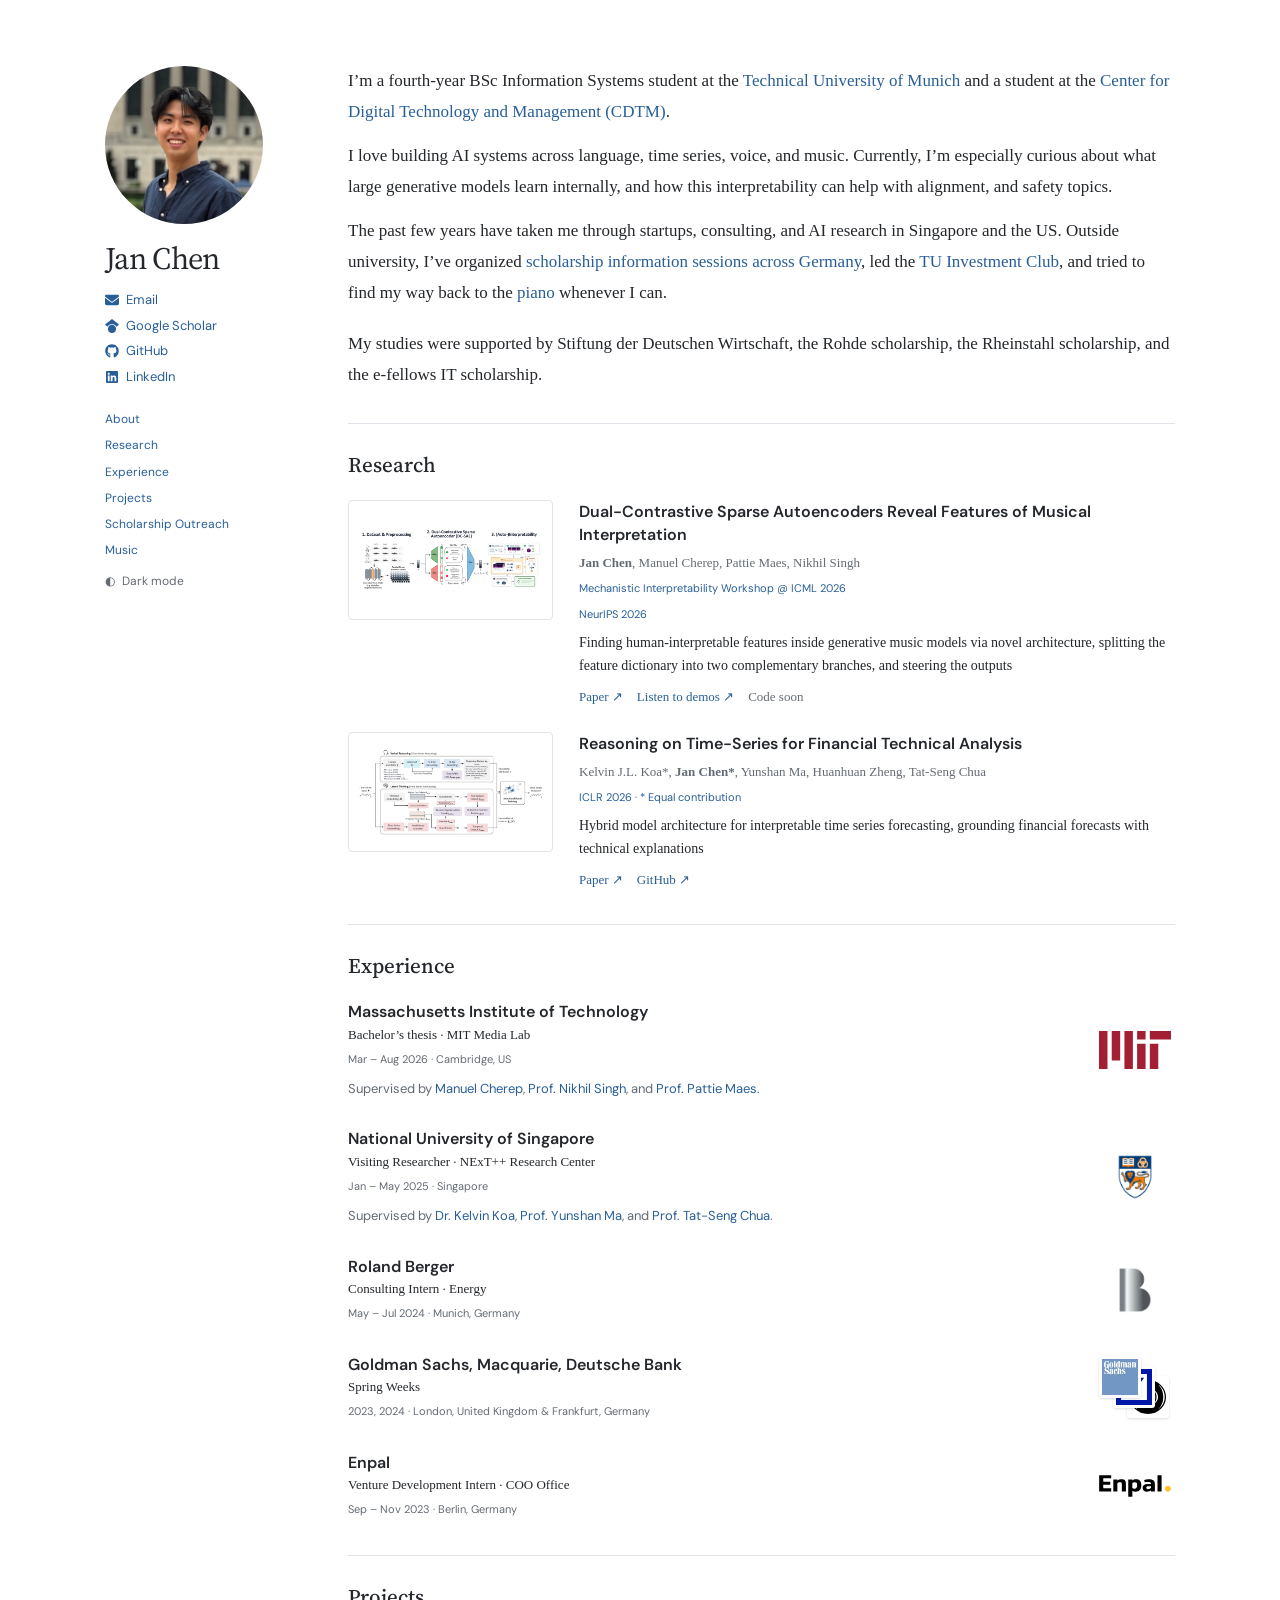
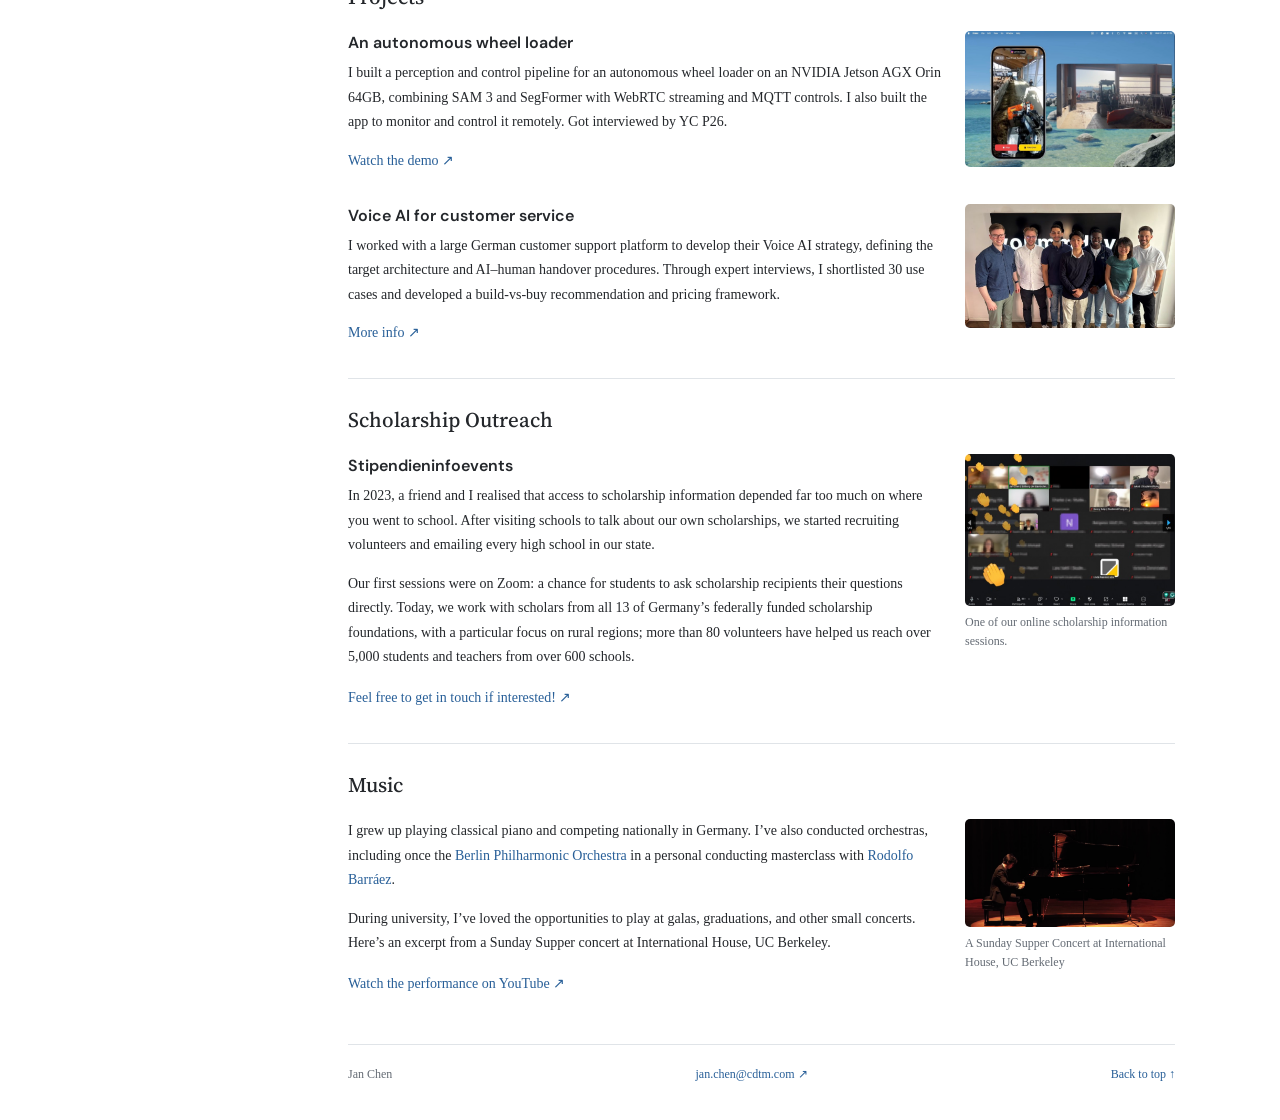
==== commit 0266218e: "neurips 2026 update" ====
--- a/index.html
+++ b/index.html
@@ -34,7 +34,7 @@
 <h3>Dual-Contrastive Sparse Autoencoders Reveal Features of Musical Interpretation</h3>
 <p class="jp-authors"><strong>Jan Chen</strong>, Manuel Cherep, Pattie Maes, Nikhil Singh</p>
 <p class="jp-venue">Mechanistic Interpretability Workshop @ ICML 2026</p>
-<p class="jp-venue">Under review @ NeurIPS 2026</p>
+<p class="jp-venue">NeurIPS 2026</p>
 <p class="jp-description">Finding human-interpretable features inside generative music models via novel architecture, splitting the feature dictionary into two complementary branches, and steering the outputs</p>
 <div class="jp-links"><a href="https://openreview.net/forum?id=xj0pDqfogb" target="_blank" rel="noreferrer">Paper <span class="link-arrow" aria-hidden="true">↗</span></a><a href="https://storage.googleapis.com/dc-sae-musicgen-listening/index.html" target="_blank" rel="noreferrer">Listen to demos <span class="link-arrow" aria-hidden="true">↗</span></a><span class="jp-soon">Code soon</span></div></div>
           </article>
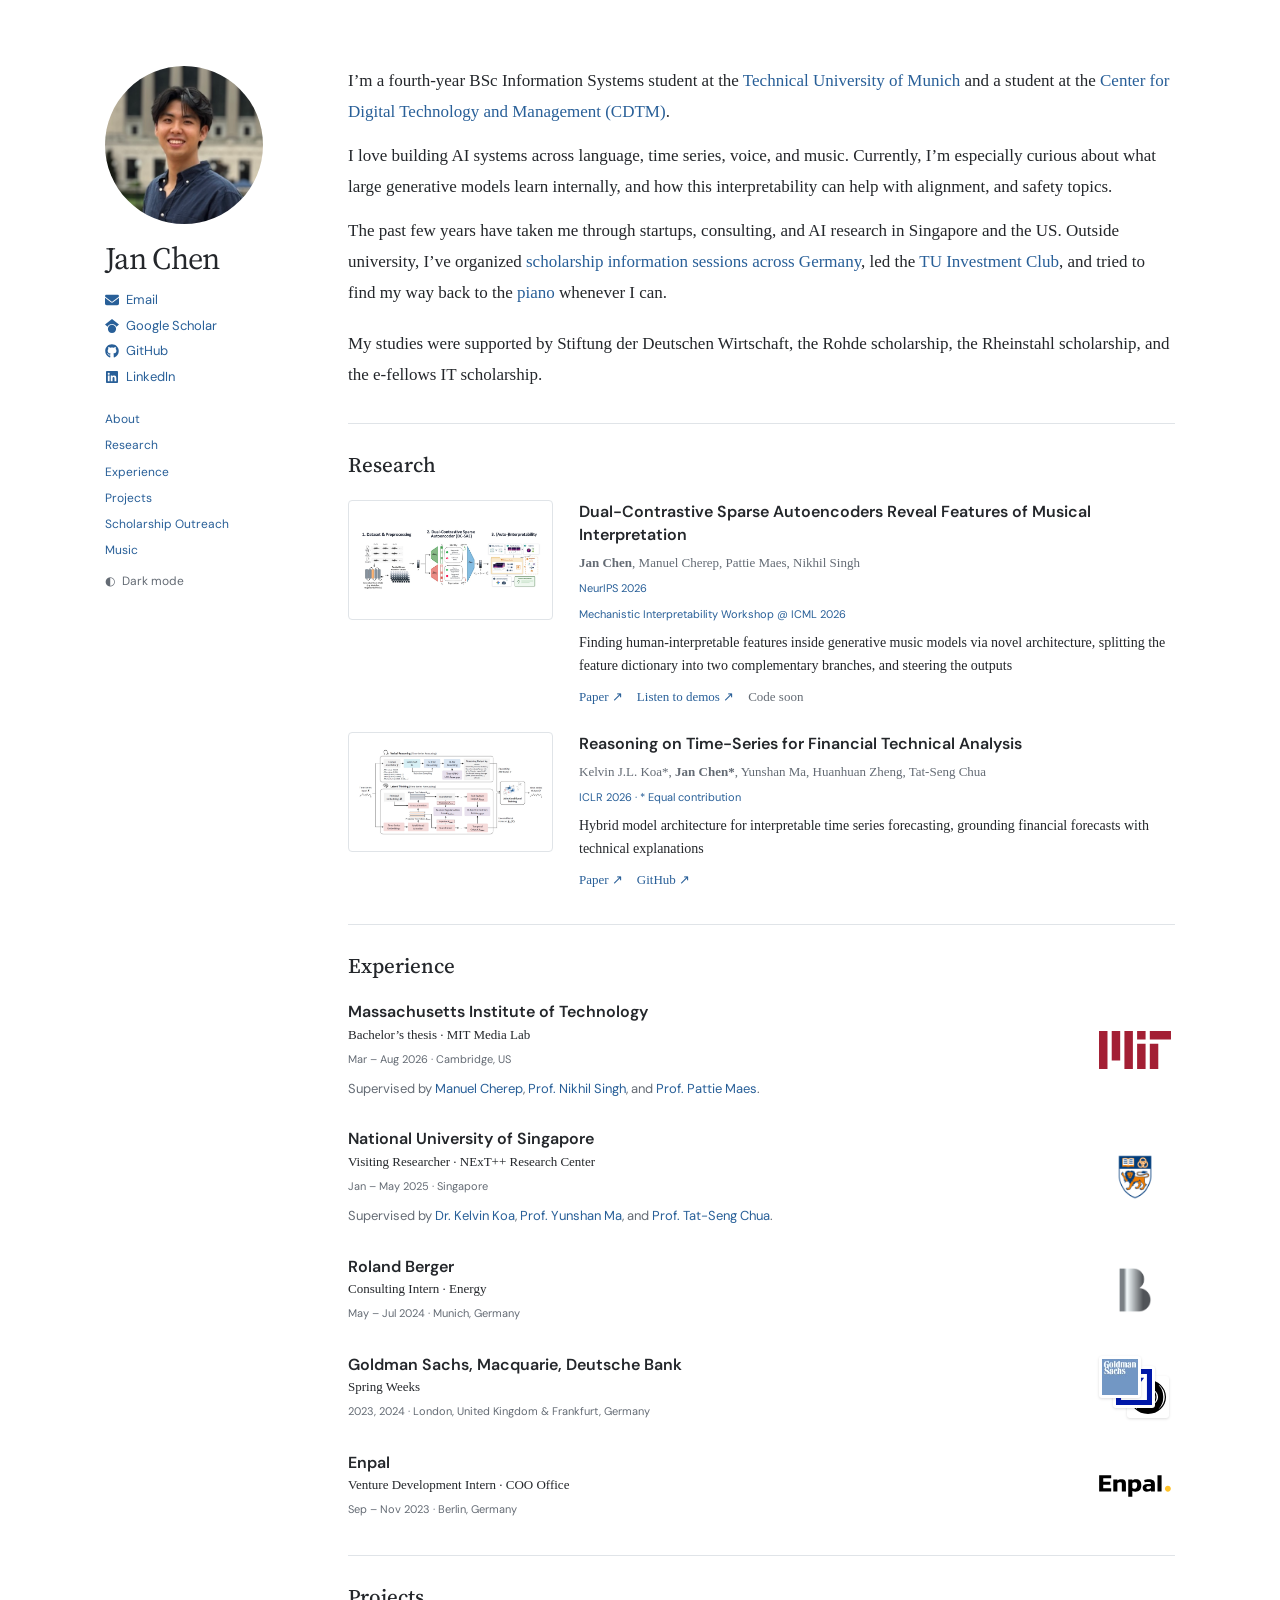
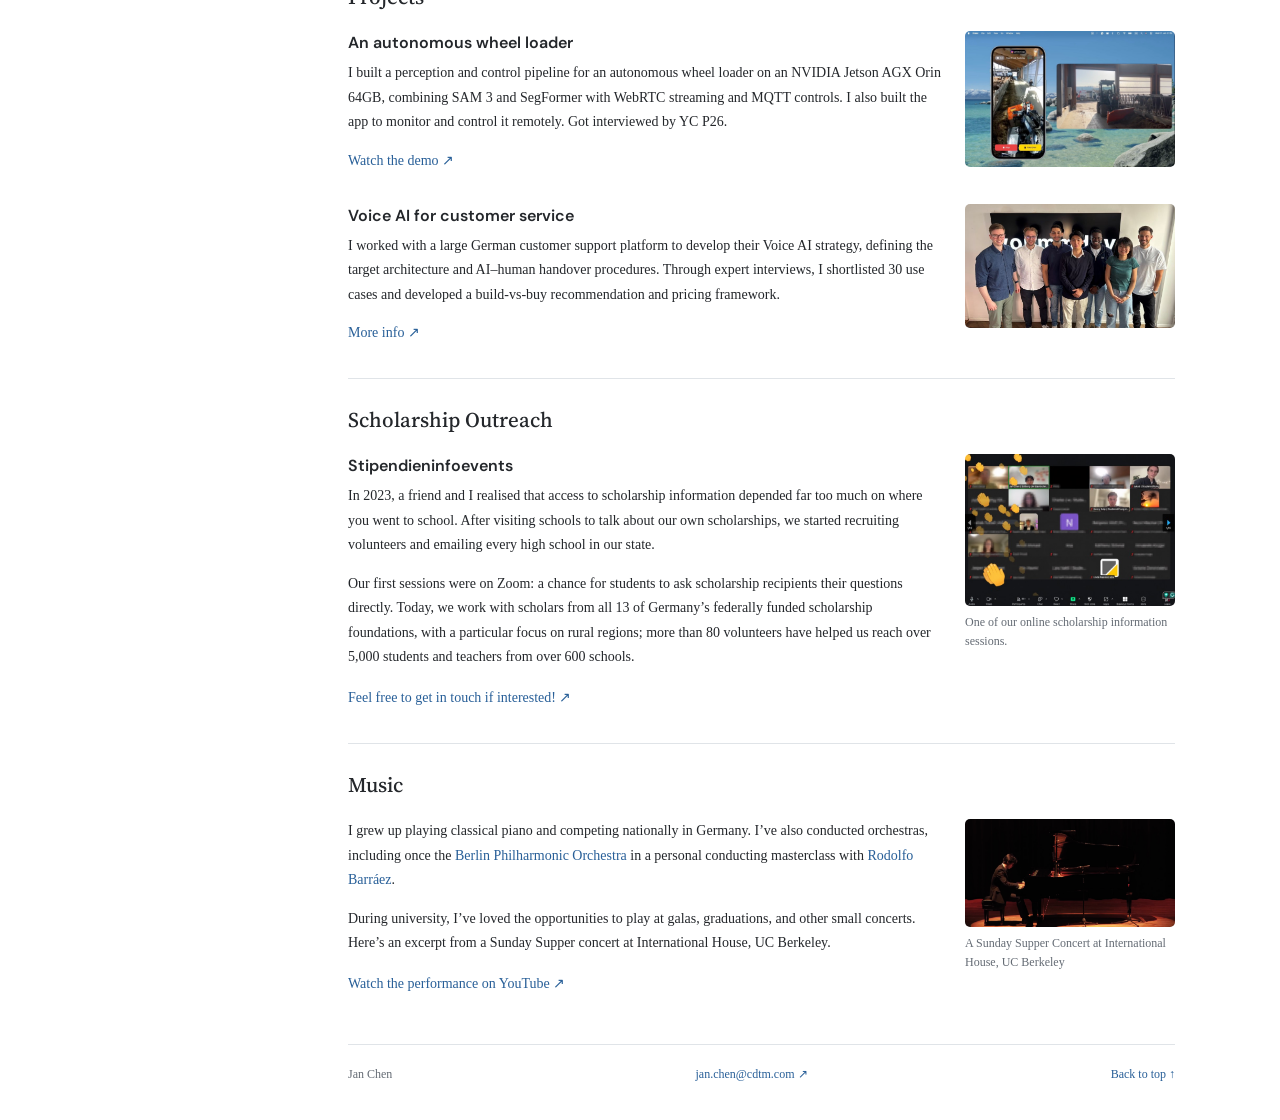
==== commit 8a6c3cb4: "moved neurips title over icml workshop" ====
--- a/index.html
+++ b/index.html
@@ -33,8 +33,8 @@
             <div>
 <h3>Dual-Contrastive Sparse Autoencoders Reveal Features of Musical Interpretation</h3>
 <p class="jp-authors"><strong>Jan Chen</strong>, Manuel Cherep, Pattie Maes, Nikhil Singh</p>
+<p class="jp-venue">NeurIPS 2026</p>
 <p class="jp-venue">Mechanistic Interpretability Workshop @ ICML 2026</p>
-<p class="jp-venue">NeurIPS 2026</p>
 <p class="jp-description">Finding human-interpretable features inside generative music models via novel architecture, splitting the feature dictionary into two complementary branches, and steering the outputs</p>
 <div class="jp-links"><a href="https://openreview.net/forum?id=xj0pDqfogb" target="_blank" rel="noreferrer">Paper <span class="link-arrow" aria-hidden="true">↗</span></a><a href="https://storage.googleapis.com/dc-sae-musicgen-listening/index.html" target="_blank" rel="noreferrer">Listen to demos <span class="link-arrow" aria-hidden="true">↗</span></a><span class="jp-soon">Code soon</span></div></div>
           </article>
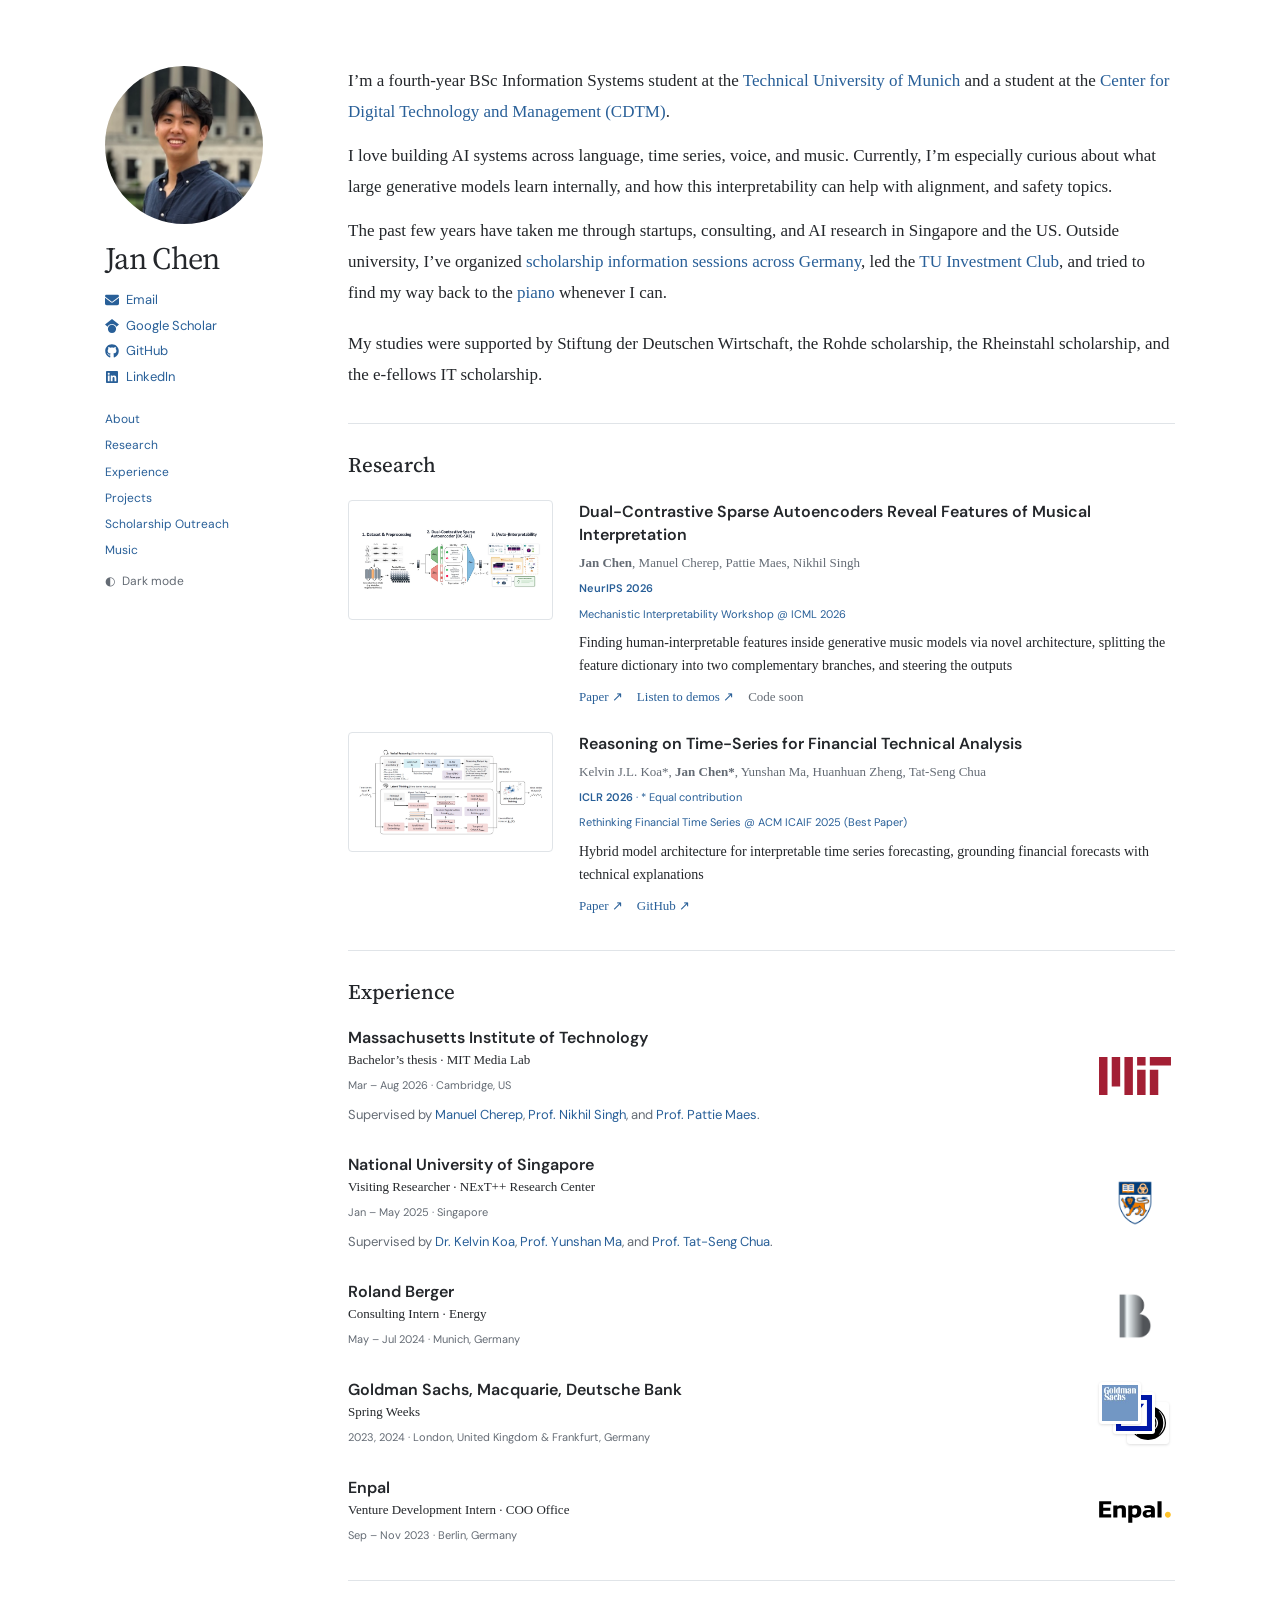
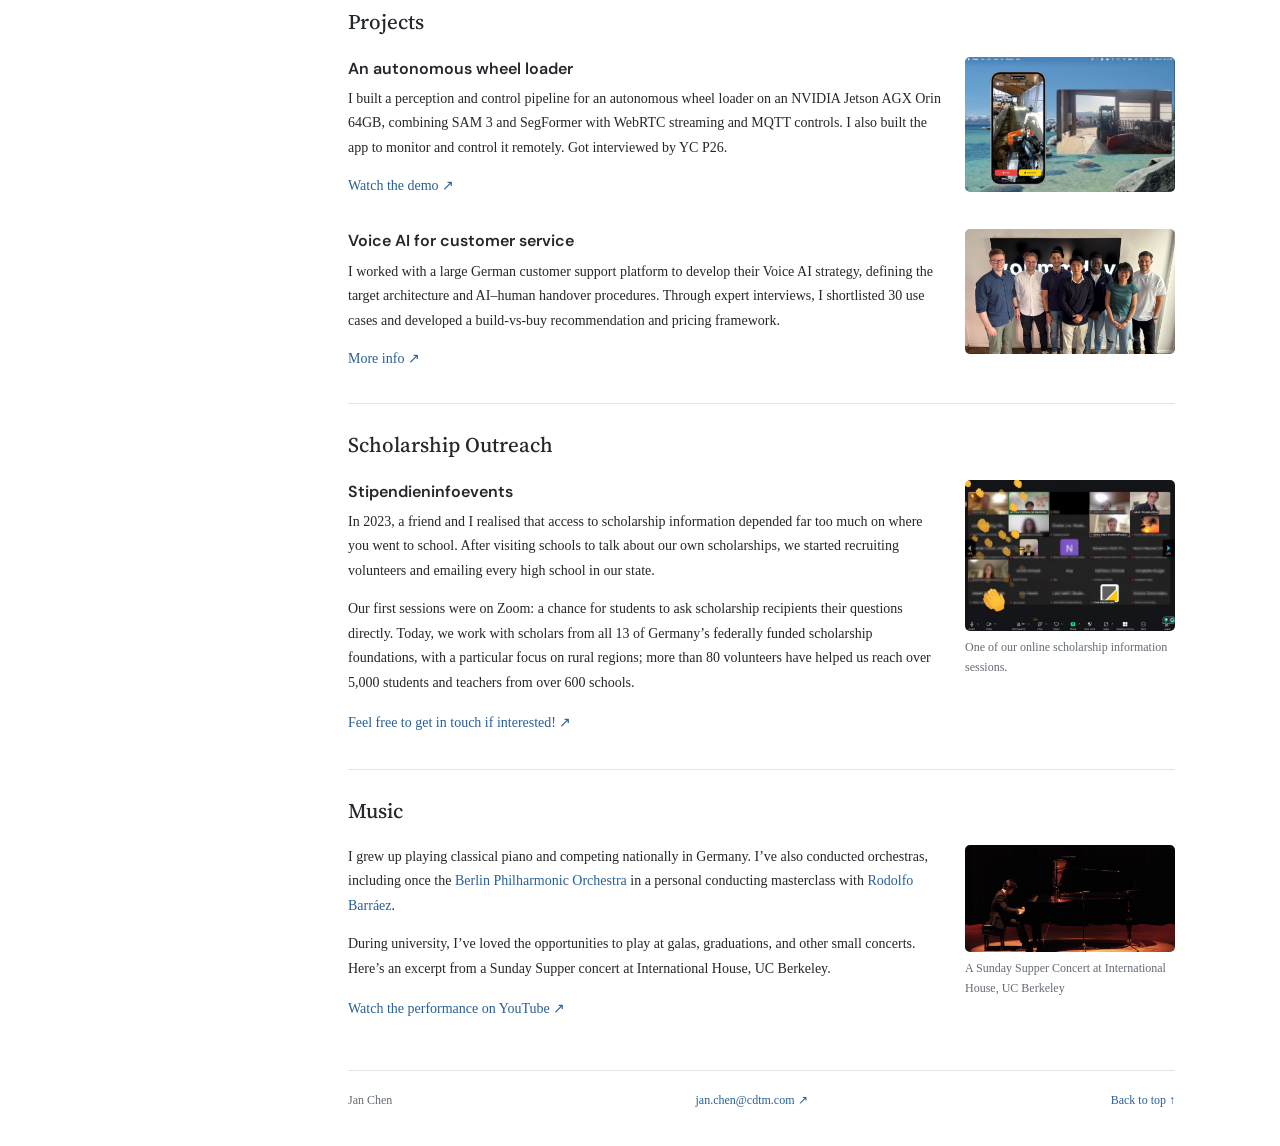
==== commit d7784946: "website update with bold publications and icaif best paper" ====
--- a/index.html
+++ b/index.html
@@ -33,7 +33,7 @@
             <div>
 <h3>Dual-Contrastive Sparse Autoencoders Reveal Features of Musical Interpretation</h3>
 <p class="jp-authors"><strong>Jan Chen</strong>, Manuel Cherep, Pattie Maes, Nikhil Singh</p>
-<p class="jp-venue">NeurIPS 2026</p>
+<p class="jp-venue"><strong>NeurIPS 2026</strong></p>
 <p class="jp-venue">Mechanistic Interpretability Workshop @ ICML 2026</p>
 <p class="jp-description">Finding human-interpretable features inside generative music models via novel architecture, splitting the feature dictionary into two complementary branches, and steering the outputs</p>
 <div class="jp-links"><a href="https://openreview.net/forum?id=xj0pDqfogb" target="_blank" rel="noreferrer">Paper <span class="link-arrow" aria-hidden="true">↗</span></a><a href="https://storage.googleapis.com/dc-sae-musicgen-listening/index.html" target="_blank" rel="noreferrer">Listen to demos <span class="link-arrow" aria-hidden="true">↗</span></a><span class="jp-soon">Code soon</span></div></div>
@@ -43,7 +43,8 @@
             <div>
 <h3>Reasoning on Time-Series for Financial Technical Analysis</h3>
 <p class="jp-authors">Kelvin J.L. Koa*, <strong>Jan Chen*</strong>, Yunshan Ma, Huanhuan Zheng, Tat-Seng Chua</p>
-<p class="jp-venue">ICLR 2026 · * Equal contribution</p>
+<p class="jp-venue"><strong>ICLR 2026</strong> · * Equal contribution</p>
+<p class="jp-venue">Rethinking Financial Time Series @ ACM ICAIF 2025 (Best Paper)</p>
 <p class="jp-description">Hybrid model architecture for interpretable time series forecasting, grounding financial forecasts with technical explanations</p>
 <div class="jp-links"><a href="https://arxiv.org/abs/2511.08616" target="_blank" rel="noreferrer">Paper <span class="link-arrow" aria-hidden="true">↗</span></a><a href="https://github.com/chen-jan/VTA" target="_blank" rel="noreferrer">GitHub <span class="link-arrow" aria-hidden="true">↗</span></a></div></div>
           </article>
